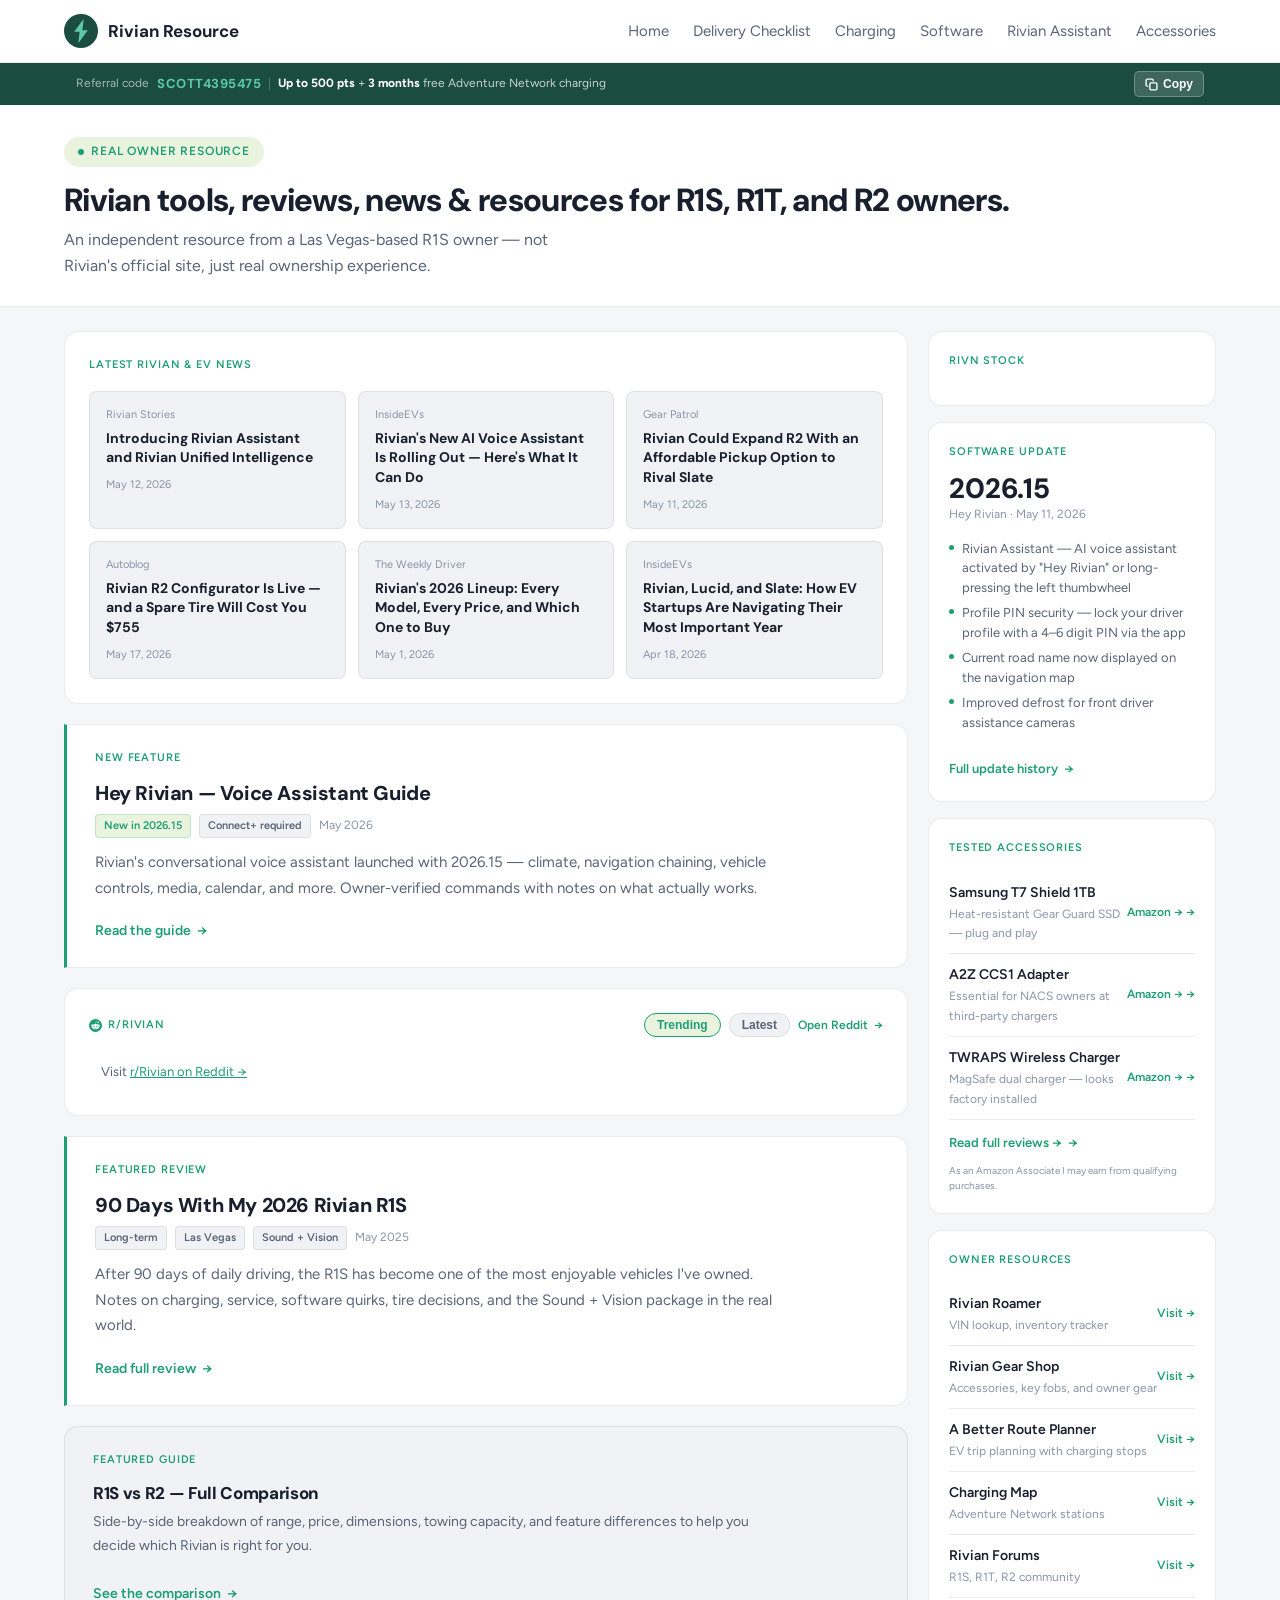
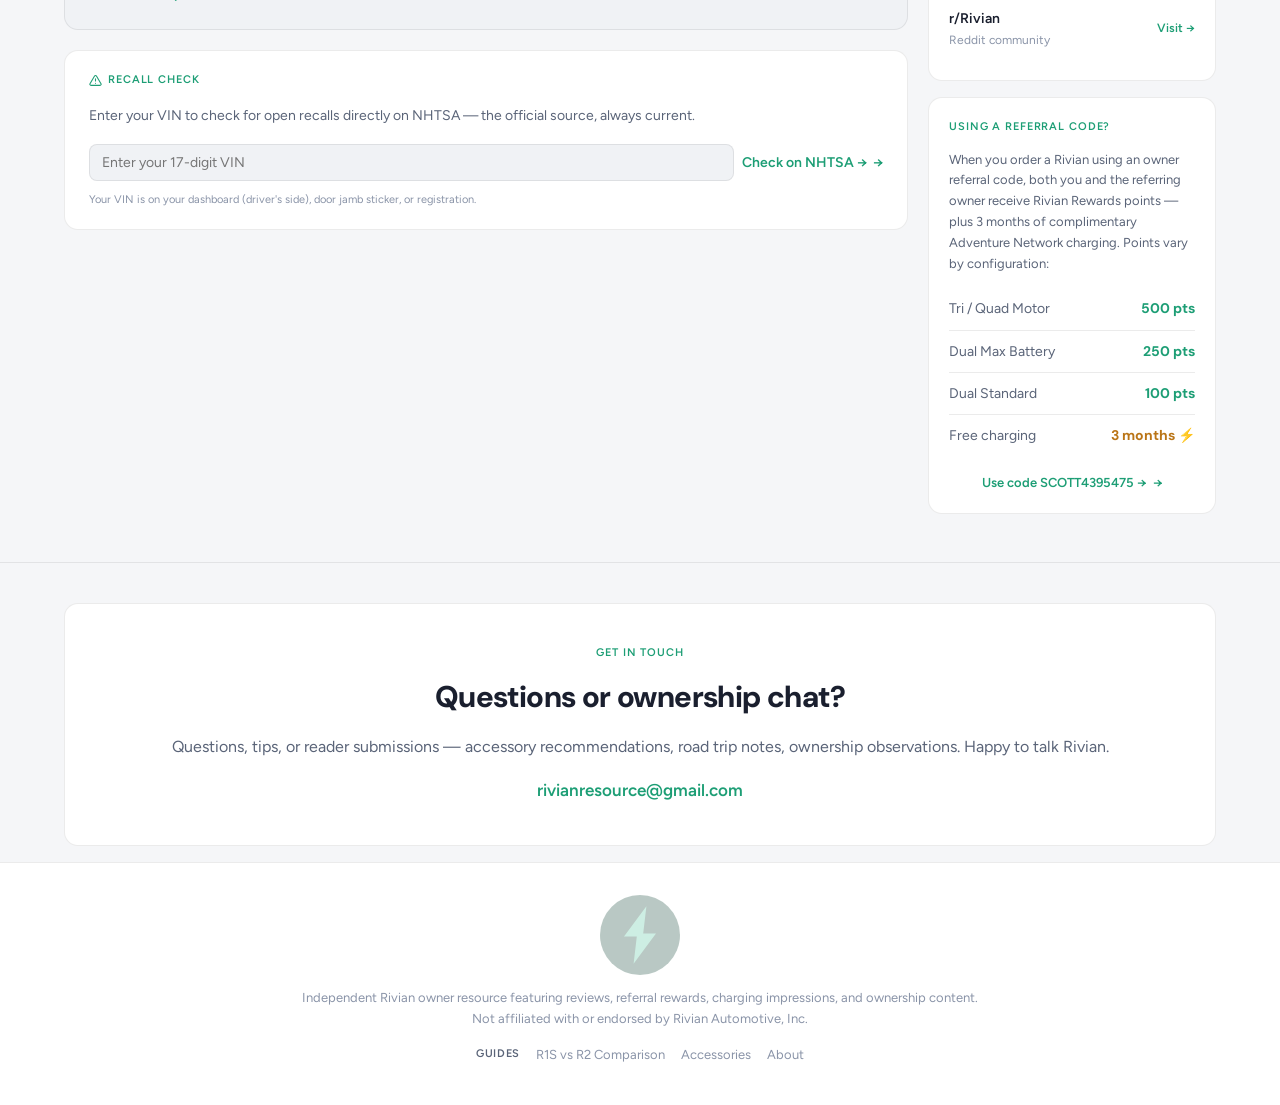
==== index.html @ c756337f "Update index.html" ====
<!DOCTYPE html>
<html lang="en">
<head>

  <meta charset="UTF-8" />
  <meta name="viewport" content="width=device-width, initial-scale=1.0"/>

  <title>Rivian R1S Owner Resource — Reviews, Tools &amp; Ownership Guides</title>

  <meta
    name="description"
    content="Real-world Rivian R1S ownership reviews, delivery checklist, charging calculator, accessory guides, and ownership resources from a Las Vegas-based owner."
  />
  <link rel="canonical" href="https://www.rivianresource.com/" />
  <meta property="og:title" content="Rivian R1S Owner Resource — Reviews, Tools &amp; Ownership Guides"/>
  <meta property="og:description" content="Real-world Rivian R1S ownership reviews, delivery checklist, charging calculator, accessory guides, and ownership resources from a Las Vegas-based owner."/>
  <meta property="og:image" content="https://www.rivianresource.com/r1s.jpg" />
  <meta property="og:url" content="https://www.rivianresource.com/" />
  <meta property="og:type" content="website" />

  <!-- Google tag (gtag.js) -->
  <script async src="https://www.googletagmanager.com/gtag/js?id=G-SB8DBC8NBQ"></script>
  <script>
    window.dataLayer = window.dataLayer || [];
    function gtag() { dataLayer.push(arguments); }
    gtag('js', new Date());
    gtag('config', 'G-SB8DBC8NBQ');
  </script>

  <link rel="icon" type="image/svg+xml" href="/images/logo.svg">
  <link rel="preconnect" href="https://fonts.googleapis.com">
  <link rel="preconnect" href="https://fonts.gstatic.com" crossorigin>
  <link href="https://fonts.googleapis.com/css2?family=DM+Sans:wght@600;700;800&family=Figtree:wght@400;500;600&display=swap" rel="stylesheet">
  <link rel="stylesheet" href="/shared.css">

  <!-- Cloudflare Web Analytics -->
  <script defer src="https://static.cloudflareinsights.com/beacon.min.js" data-cf-beacon='{"token": "aabd2c264abb41589ccfd2223c79ae42"}'></script>

  <style>

    /* ─── HERO ─── */
    .hero-section {
      background: var(--bg-card);
      border-bottom: 1px solid var(--border);
      padding: 32px 0 28px;
    }

    .hero-eyebrow {
      display: inline-flex;
      align-items: center;
      gap: 7px;
      background: var(--green-pale);
      color: var(--green);
      font-size: 12px;
      font-weight: 600;
      letter-spacing: 0.07em;
      text-transform: uppercase;
      padding: 5px 14px;
      border-radius: 999px;
      margin-bottom: 14px;
    }

    .hero-eyebrow::before {
      content: '';
      width: 6px;
      height: 6px;
      border-radius: 50%;
      background: var(--green);
      display: inline-block;
    }

    .hero-title {
      font-family: 'DM Sans', sans-serif;
      font-size: clamp(22px, 3vw, 32px);
      font-weight: 800;
      color: var(--text);
      line-height: 1.2;
      margin-bottom: 8px;
      letter-spacing: -0.02em;
    }

    .hero-sub {
      color: var(--text-muted);
      font-size: 16px;
      max-width: 540px;
      line-height: 1.6;
    }

    /* ─── MAIN LAYOUT ─── */
    .main-layout { padding: 24px 0 48px; }

    .main-grid {
      display: grid;
      grid-template-columns: 1fr 288px;
      gap: 20px;
      align-items: start;
    }

    .left-col { min-width: 0; }
    .right-col { min-width: 0; }

    @media (max-width: 860px) {
      .main-grid { grid-template-columns: 1fr; }
    }

    .left-col { display: flex; flex-direction: column; gap: 20px; }
    .right-col { display: flex; flex-direction: column; gap: 16px; }

    /* ─── NEWS ─── */
    .news-header {
      display: flex;
      align-items: center;
      justify-content: space-between;
      margin-bottom: 16px;
    }

    .news-header .section-label { margin-bottom: 0; }

    .news-grid {
      display: grid;
      grid-template-columns: repeat(3, 1fr);
      gap: 12px;
    }

    @media (max-width: 700px) { .news-grid { grid-template-columns: 1fr 1fr; } }
    @media (max-width: 480px) { .news-grid { grid-template-columns: 1fr; } }

    .news-card {
      background: var(--bg-secondary);
      border: 1px solid var(--border);
      border-radius: var(--radius-sm);
      padding: 14px 16px;
      text-decoration: none;
      display: block;
      transition: border-color 0.2s ease, transform 0.2s ease;
    }

    .news-card:hover { border-color: var(--border-hover); transform: translateY(-2px); }
    .news-card-source { font-size: 11px; color: var(--text-dim); margin-bottom: 5px; }

    .news-card-title {
      font-family: 'DM Sans', sans-serif;
      font-size: 14px;
      font-weight: 700;
      color: var(--text);
      line-height: 1.4;
      margin-bottom: 8px;
    }

    .news-card-date { font-size: 11px; color: var(--text-dim); }

    /* ─── REDDIT FEED ─── */
    .reddit-feed { display: flex; flex-direction: column; gap: 2px; }

    .reddit-row {
      display: flex;
      align-items: center;
      gap: 12px;
      padding: 10px 12px;
      border-radius: var(--radius-sm);
      text-decoration: none;
      transition: background 0.15s ease;
    }

    .reddit-row:hover { background: var(--bg-secondary); }

    .reddit-votes {
      display: flex;
      flex-direction: column;
      align-items: center;
      gap: 1px;
      min-width: 36px;
      flex-shrink: 0;
    }

    .reddit-votes-num {
      font-family: 'DM Sans', sans-serif;
      font-size: 12px;
      font-weight: 700;
      color: var(--green);
      line-height: 1;
    }

    .reddit-votes-label { font-size: 9px; color: var(--text-dim); text-transform: uppercase; letter-spacing: 0.05em; }

    .reddit-divider { width: 1px; height: 32px; background: var(--border); flex-shrink: 0; }

    .reddit-content { flex: 1; min-width: 0; }

    .reddit-title {
      font-size: 13px;
      font-weight: 600;
      color: var(--text);
      line-height: 1.4;
      margin-bottom: 3px;
      white-space: nowrap;
      overflow: hidden;
      text-overflow: ellipsis;
    }

    .reddit-meta { font-size: 11px; color: var(--text-dim); display: flex; align-items: center; gap: 8px; }

    .reddit-flair {
      background: var(--green-pale);
      color: var(--green);
      border-radius: 3px;
      padding: 1px 6px;
      font-size: 10px;
      font-weight: 600;
    }

    .reddit-comments { display: flex; align-items: center; gap: 3px; }

    @keyframes shimmer { 0% { background-position: -400px 0; } 100% { background-position: 400px 0; } }
    .skeleton { background: linear-gradient(90deg, var(--bg-secondary) 25%, var(--border) 50%, var(--bg-secondary) 75%); background-size: 400px 100%; animation: shimmer 1.4s infinite; }
    .skeleton-row { padding: 10px 12px; }

    .reddit-tab {
      background: var(--bg-secondary);
      border: 1px solid var(--border);
      border-radius: 999px;
      padding: 4px 12px;
      font-size: 12px;
      font-weight: 600;
      color: var(--text-muted);
      cursor: pointer;
      transition: all 0.15s;
    }
    .reddit-tab.active {
      background: var(--green-pale);
      border-color: var(--green);
      color: var(--green);
    }

    /* ─── REVIEW / GUIDE CARDS ─── */
    .review-card {
      background: var(--bg-card);
      border: 1px solid var(--border);
      border-left: 3px solid var(--green);
      border-radius: 0 var(--radius) var(--radius) 0;
      padding: 24px 28px;
    }

    .review-title {
      font-family: 'DM Sans', sans-serif;
      font-size: 20px;
      font-weight: 800;
      color: var(--text);
      margin-bottom: 8px;
      line-height: 1.25;
      letter-spacing: -0.02em;
    }

    .review-meta {
      display: flex;
      align-items: center;
      gap: 8px;
      flex-wrap: wrap;
      margin-bottom: 12px;
    }

    .review-excerpt {
      font-size: 15px;
      color: var(--text-muted);
      line-height: 1.7;
      margin-bottom: 16px;
      max-width: 680px;
    }

    .guide-card {
      background: var(--bg-secondary);
      border: 1px solid var(--border);
      border-radius: var(--radius);
      padding: 24px 28px;
      display: flex;
      align-items: center;
      justify-content: space-between;
      gap: 24px;
      flex-wrap: wrap;
    }
    .guide-card .review-title {
      font-size: 17px;
      margin-bottom: 6px;
    }
    .guide-card .review-excerpt {
      font-size: 14px;
      margin-bottom: 0;
    }
    .guide-card .link-btn {
      flex-shrink: 0;
      white-space: nowrap;
    }

    /* ─── MOBILE JUMP NAV ─── */
    .mobile-jump-nav {
      display: none;
      overflow-x: auto;
      -webkit-overflow-scrolling: touch;
      gap: 8px;
      padding: 12px 16px;
      border-bottom: 1px solid var(--border);
      background: var(--bg-card);
      scrollbar-width: none;
    }
    .mobile-jump-nav::-webkit-scrollbar { display: none; }
    .mobile-jump-pill {
      display: inline-block;
      flex-shrink: 0;
      background: var(--bg-secondary);
      border: 1px solid var(--border);
      border-radius: 999px;
      padding: 5px 14px;
      font-size: 12px;
      font-weight: 600;
      color: var(--text-muted);
      text-decoration: none;
      white-space: nowrap;
    }
    .mobile-jump-pill:hover { border-color: var(--green); color: var(--green); }
    @media (max-width: 860px) {
      .mobile-jump-nav { display: flex; }
    }

    /* ─── RECALLS CARD ─── */
    .recalls-card { padding: 20px 24px; }

    .vin-input {
      flex: 1;
      min-width: 200px;
      padding: 9px 12px;
      border: 1px solid var(--border);
      border-radius: var(--radius-sm);
      font-family: 'Figtree', sans-serif;
      font-size: 14px;
      color: var(--text);
      background: var(--bg-secondary);
      outline: none;
      transition: border-color 0.2s ease;
    }
    .vin-input:focus { border-color: var(--green); }

    /* ─── STOCK CARD ─── */
    .stock-card { padding: 20px; }

    /* ─── REWARDS SIDEBAR ─── */
    .rewards-card { padding: 20px; }

    .rewards-row {
      display: flex;
      justify-content: space-between;
      align-items: center;
      padding: 9px 0;
      border-bottom: 1px solid var(--border);
    }

    .rewards-row:last-of-type { border-bottom: none; }
    .rewards-row-label { font-size: 14px; color: var(--text-muted); }

    .rewards-row-val {
      font-family: 'DM Sans', sans-serif;
      font-size: 14px;
      font-weight: 700;
      color: var(--green);
    }

    .rewards-row-val.gold { color: var(--gold); }

    .cta-btn {
      display: flex;
      align-items: center;
      justify-content: center;
      gap: 8px;
      width: 100%;
      margin-top: 16px;
      background: var(--green);
      color: #fff;
      border: none;
      padding: 11px 0;
      border-radius: var(--radius-sm);
      font-family: 'Figtree', sans-serif;
      font-size: 14px;
      font-weight: 600;
      cursor: pointer;
      text-decoration: none;
      transition: background 0.2s ease, transform 0.2s ease;
    }

    .cta-btn:hover { background: #18b882; transform: translateY(-1px); }

    /* ─── SOFTWARE TRACKER (sidebar) ─── */
    .sw-version {
      font-family: 'DM Sans', sans-serif;
      font-size: 28px;
      font-weight: 800;
      color: var(--text);
      line-height: 1;
      margin-bottom: 2px;
    }

    .sw-date { font-size: 12px; color: var(--text-dim); margin-bottom: 14px; }

    .sw-highlights { display: flex; flex-direction: column; gap: 6px; margin-bottom: 14px; }

    .sw-highlight {
      display: flex;
      align-items: flex-start;
      gap: 8px;
      font-size: 13px;
      color: var(--text-muted);
      line-height: 1.5;
    }

    .sw-highlight::before {
      content: '';
      width: 5px;
      height: 5px;
      border-radius: 50%;
      background: var(--green);
      flex-shrink: 0;
      margin-top: 6px;
    }

    /* ─── RESOURCES CARD ─── */
    .resources-card { padding: 20px; }

    /* ─── CONTACT ─── */
    .contact-section { padding: 0 0 16px; }

    .contact-card {
      background: var(--bg-card);
      border: 1px solid var(--border);
      border-radius: var(--radius);
      padding: 40px;
      text-align: center;
    }

    .contact-card p { color: var(--text-muted); font-size: 16px; margin-bottom: 16px; }

    .contact-link {
      color: var(--green);
      text-decoration: none;
      font-size: 17px;
      font-weight: 600;
    }

    .contact-link:hover { text-decoration: underline; }

    .divider { border: none; border-top: 1px solid var(--border); margin: 0; }

    .mobile-sidebar-cards {
      display: none;
      flex-direction: column;
      gap: 16px;
    }
    @media (max-width: 860px) {
      .mobile-sidebar-cards { display: flex; }
    }

  </style>

</head>
<body>

  <!-- ─── NAV ─── -->
  <div id="site-nav"></div>

  <!-- ─── REFERRAL STRIP ─── -->
  <div class="referral-strip">
    <div class="strip-inner" style="justify-content:center;max-width:1160px;margin:0 auto;">
      <span class="strip-label">Referral code</span>
      <span class="strip-code" onclick="stripCopyCode()" style="cursor:pointer;">SCOTT4395475</span>
      <span class="strip-divider"></span>
      <span class="strip-perks"><strong>Up to 500 pts</strong> + <strong>3 months</strong> free Adventure Network charging</span>
      <button class="strip-btn" onclick="stripCopyCode()">
        <svg width="13" height="13" viewBox="0 0 24 24" fill="none" stroke="currentColor" stroke-width="2.5" stroke-linecap="round" stroke-linejoin="round"><rect x="9" y="9" width="13" height="13" rx="2"/><path d="M5 15H4a2 2 0 0 1-2-2V4a2 2 0 0 1 2-2h9a2 2 0 0 1 2 2v1"/></svg>
        Copy
      </button>
      <span class="strip-copied" id="stripCopied">✓ Copied!</span>
    </div>
  </div>

  <!-- ─── HERO ─── -->
  <div class="hero-section">
    <div class="container">
      <div class="hero-eyebrow">Real owner resource</div>
      <h1 class="hero-title">Rivian tools, reviews, news & resources for R1S, R1T, and R2 owners.</h1>
      <p class="hero-sub">An independent resource from a Las Vegas-based R1S owner — not Rivian's official site, just real ownership experience.</p>
    </div>
  </div>

  <!-- ─── MOBILE JUMP NAV ─── -->
  <div class="mobile-jump-nav" id="mobileJumpNav">
    <a href="#section-news" class="mobile-jump-pill">News</a>
    <a href="#section-assistant" class="mobile-jump-pill">Hey Rivian</a>
    <a href="#section-reddit" class="mobile-jump-pill">Reddit</a>
    <a href="#section-review" class="mobile-jump-pill">Review</a>
    <a href="#section-recalls" class="mobile-jump-pill">Recalls</a>
    <a href="#section-accessories" class="mobile-jump-pill">Accessories</a>
    <a href="#section-resources" class="mobile-jump-pill">Resources</a>
  </div>

  <!-- ─── MAIN ─── -->
  <div class="main-layout">
    <div class="container">
      <div class="main-grid">

        <!-- LEFT COLUMN -->
        <div class="left-col">

          <!-- NEWS — 6 cards, 3 columns -->
          <div class="card" id="section-news">
            <div class="news-header">
              <div class="section-label">Latest Rivian &amp; EV news</div>
            </div>
            <div class="news-grid" id="newsTeaserFeed">
              <div class="news-card"><div class="news-card-source">Loading…</div><div class="news-card-title" style="color:var(--text-dim);">Fetching headlines</div></div>
              <div class="news-card"><div class="news-card-source">Loading…</div><div class="news-card-title" style="color:var(--text-dim);">Fetching headlines</div></div>
              <div class="news-card"><div class="news-card-source">Loading…</div><div class="news-card-title" style="color:var(--text-dim);">Fetching headlines</div></div>
              <div class="news-card"><div class="news-card-source">Loading…</div><div class="news-card-title" style="color:var(--text-dim);">Fetching headlines</div></div>
              <div class="news-card"><div class="news-card-source">Loading…</div><div class="news-card-title" style="color:var(--text-dim);">Fetching headlines</div></div>
              <div class="news-card"><div class="news-card-source">Loading…</div><div class="news-card-title" style="color:var(--text-dim);">Fetching headlines</div></div>
            </div>
          </div>

          <!-- RIVIAN ASSISTANT CALLOUT -->
          <div class="review-card" id="section-assistant">
            <div class="section-label">New feature</div>
            <h2 class="review-title">Hey Rivian — Voice Assistant Guide</h2>
            <div class="review-meta">
              <span class="tag green">New in 2026.15</span>
              <span class="tag">Connect+ required</span>
              <span style="font-size:12px; color:var(--text-dim);">May 2026</span>
            </div>
            <p class="review-excerpt">Rivian's conversational voice assistant launched with 2026.15 — climate, navigation chaining, vehicle controls, media, calendar, and more. Owner-verified commands with notes on what actually works.</p>
            <a href="/assistant/" class="link-btn">Read the guide</a>
          </div>

          <!-- REDDIT FEED — tabbed -->
          <div class="card" id="section-reddit">
            <div class="news-header">
              <div class="section-label">
                <svg width="13" height="13" viewBox="0 0 24 24" fill="var(--green)" xmlns="http://www.w3.org/2000/svg"><path d="M12 0A12 12 0 0 0 0 12a12 12 0 0 0 12 12 12 12 0 0 0 12-12A12 12 0 0 0 12 0zm5.01 4.744c.688 0 1.25.561 1.25 1.249a1.25 1.25 0 0 1-2.498.056l-2.597-.547-.8 3.747c1.824.07 3.48.632 4.674 1.488.308-.309.73-.491 1.207-.491.968 0 1.754.786 1.754 1.754 0 .716-.435 1.333-1.01 1.614a3.111 3.111 0 0 1 .042.52c0 2.694-3.13 4.87-7.004 4.87-3.874 0-7.004-2.176-7.004-4.87 0-.183.015-.366.043-.534A1.748 1.748 0 0 1 4.028 12c0-.968.786-1.754 1.754-1.754.463 0 .898.196 1.207.49 1.207-.883 2.878-1.43 4.744-1.487l.885-4.182a.342.342 0 0 1 .14-.197.35.35 0 0 1 .238-.042l2.906.617a1.214 1.214 0 0 1 1.108-.701zM9.25 12C8.561 12 8 12.562 8 13.25c0 .687.561 1.248 1.25 1.248.687 0 1.248-.561 1.248-1.249 0-.688-.561-1.249-1.249-1.249zm5.5 0c-.687 0-1.248.561-1.248 1.25 0 .687.561 1.248 1.249 1.248.688 0 1.249-.561 1.249-1.249 0-.687-.562-1.249-1.25-1.249zm-5.466 3.99a.327.327 0 0 0-.231.094.33.33 0 0 0 0 .463c.842.842 2.484.913 2.961.913.477 0 2.105-.056 2.961-.913a.361.361 0 0 0 .029-.463.33.33 0 0 0-.464 0c-.547.533-1.684.73-2.512.73-.828 0-1.979-.196-2.512-.73a.326.326 0 0 0-.232-.095z"/></svg>
                r/Rivian
              </div>
              <div style="display:flex; align-items:center; gap:8px;">
                <button class="reddit-tab active" id="tabTrending" onclick="switchRedditTab('trending')">Trending</button>
                <button class="reddit-tab" id="tabLatest" onclick="switchRedditTab('latest')">Latest</button>
                <a href="https://www.reddit.com/r/Rivian/" target="_blank" rel="noopener noreferrer" class="link-btn" style="font-size:12px;">Open Reddit</a>
              </div>
            </div>
            <div class="reddit-feed" id="redditFeed">
              <div class="reddit-row skeleton-row"><div class="skeleton" style="height:14px; width:70%; border-radius:4px;"></div></div>
              <div class="reddit-row skeleton-row"><div class="skeleton" style="height:14px; width:55%; border-radius:4px;"></div></div>
              <div class="reddit-row skeleton-row"><div class="skeleton" style="height:14px; width:65%; border-radius:4px;"></div></div>
              <div class="reddit-row skeleton-row"><div class="skeleton" style="height:14px; width:60%; border-radius:4px;"></div></div>
              <div class="reddit-row skeleton-row"><div class="skeleton" style="height:14px; width:75%; border-radius:4px;"></div></div>
            </div>
          </div>

          <div class="review-card" id="section-review">
            <div class="section-label">Featured review</div>
            <h2 class="review-title">90 Days With My 2026 Rivian R1S</h2>
            <div class="review-meta">
              <span class="tag">Long-term</span>
              <span class="tag">Las Vegas</span>
              <span class="tag">Sound + Vision</span>
              <span style="font-size:12px; color:var(--text-dim);">May 2025</span>
            </div>
            <p class="review-excerpt">After 90 days of daily driving, the R1S has become one of the most enjoyable vehicles I've owned. Notes on charging, service, software quirks, tire decisions, and the Sound + Vision package in the real world.</p>
            <a href="/reviews/2026-rivian-r1s-90-day-review/" class="link-btn">Read full review</a>
          </div>

          <div class="guide-card">
            <div>
              <div class="section-label">Featured guide</div>
              <h2 class="review-title">R1S vs R2 — Full Comparison</h2>
              <p class="review-excerpt">Side-by-side breakdown of range, price, dimensions, towing capacity, and feature differences to help you decide which Rivian is right for you.</p>
            </div>
            <a href="/compare/" class="link-btn">See the comparison</a>
          </div>

          <!-- RECALL VIN LOOKUP -->
          <div class="card recalls-card" id="section-recalls">
            <div class="news-header">
              <div class="section-label">
                <svg width="13" height="13" viewBox="0 0 24 24" fill="none" stroke="var(--green)" stroke-width="2" stroke-linecap="round" stroke-linejoin="round"><path d="M10.29 3.86L1.82 18a2 2 0 0 0 1.71 3h16.94a2 2 0 0 0 1.71-3L13.71 3.86a2 2 0 0 0-3.42 0z"/><line x1="12" y1="9" x2="12" y2="13"/><line x1="12" y1="17" x2="12.01" y2="17"/></svg>
                Recall Check
              </div>
            </div>
            <p style="font-size:14px; color:var(--text-muted); line-height:1.6; margin-bottom:16px;">Enter your VIN to check for open recalls directly on NHTSA — the official source, always current.</p>
            <div style="display:flex; gap:8px; flex-wrap:wrap;">
              <input
                id="vinInput"
                type="text"
                placeholder="Enter your 17-digit VIN"
                maxlength="17"
                class="vin-input"
              />
              <a id="vinBtn" href="https://www.nhtsa.gov/vehicle/vin-lookup" target="_blank" rel="noopener noreferrer" class="link-btn" style="white-space:nowrap;">Check on NHTSA →</a>
            </div>
            <p style="font-size:11px; color:var(--text-dim); margin-top:10px;">Your VIN is on your dashboard (driver's side), door jamb sticker, or registration.</p>
          </div>

          <!-- MOBILE-ONLY SIDEBAR CARDS -->
          <div class="mobile-sidebar-cards">

            <div class="card" style="padding:20px;">
              <div class="section-label">Latest software</div>
              <div class="sw-version" id="swVersionMobile"> </div>
              <div class="sw-date" id="swDateMobile"> </div>
              <div class="sw-highlights" id="swHighlightsMobile"></div>
              <a href="/software/" class="link-btn" style="margin-top:12px;font-size:13px;">Full update history</a>
            </div>

            <div class="card" style="padding:20px;">
              <div class="section-label">Tested accessories</div>
              <div class="resource-row">
                <div>
                  <div class="resource-name">Samsung T7 Shield 1TB</div>
                  <div class="resource-desc">Heat-resistant Gear Guard SSD — plug and play</div>
                </div>
                <a href="https://amzn.to/4ttCWun" target="_blank" rel="noopener noreferrer" class="resource-link">Amazon →</a>
              </div>
              <div class="resource-row">
                <div>
                  <div class="resource-name">A2Z CCS1 Adapter</div>
                  <div class="resource-desc">Essential for NACS owners at third-party chargers</div>
                </div>
                <a href="https://amzn.to/4eBEaQw" target="_blank" rel="noopener noreferrer" class="resource-link">Amazon →</a>
              </div>
              <div class="resource-row">
                <div>
                  <div class="resource-name">TWRAPS Wireless Charger</div>
                  <div class="resource-desc">MagSafe dual charger — looks factory installed</div>
                </div>
                <a href="https://amzn.to/3P3wwE5" target="_blank" rel="noopener noreferrer" class="resource-link">Amazon →</a>
              </div>
              <a href="/accessories/" class="link-btn" style="margin-top:12px;font-size:13px;">Read full reviews →</a>
              <p style="font-size:10px; color:var(--text-dim); margin-top:8px; line-height:1.5;">As an Amazon Associate I may earn from qualifying purchases.</p>
            </div>

            <div class="card" style="padding:20px;">
              <div class="section-label">Using a referral code?</div>
              <p style="font-size:13px; color:var(--text-muted); line-height:1.6; margin-bottom:14px;">Order a Rivian with an owner referral code to receive Rewards points and 3 months of complimentary Adventure Network charging.</p>
              <div class="rewards-row"><span class="rewards-row-label">Tri / Quad Motor</span><span class="rewards-row-val">500 pts</span></div>
              <div class="rewards-row"><span class="rewards-row-label">Dual Max Battery</span><span class="rewards-row-val">250 pts</span></div>
              <div class="rewards-row"><span class="rewards-row-label">Dual Standard</span><span class="rewards-row-val">100 pts</span></div>
              <div class="rewards-row"><span class="rewards-row-label">Free charging</span><span class="rewards-row-val gold">3 months ⚡</span></div>
              <a href="/rivian-referral-code/" class="link-btn" style="margin-top:16px; font-size:13px; display:flex; justify-content:center;">Use code SCOTT4395475 →</a>
            </div>

          </div>

        </div>

        <!-- RIGHT COLUMN -->
        <div class="right-col">

          <!-- RIVN STOCK — TradingView widget -->
          <div class="card stock-card">
            <div class="section-label">RIVN stock</div>
            <div class="tradingview-widget-container">
              <div class="tradingview-widget-container__widget"></div>
              <script type="text/javascript" src="https://s3.tradingview.com/external-embedding/embed-widget-symbol-info.js" async>
              {
                "symbol": "NASDAQ:RIVN",
                "width": "100%",
                "locale": "en",
                "colorTheme": "light",
                "isTransparent": true
              }
              </script>
            </div>
          </div>

          <!-- SOFTWARE TRACKER -->
          <div class="card" style="padding:20px;">
            <div class="section-label">Software update</div>
            <div class="sw-version" id="swVersion"> </div>
            <div class="sw-date" id="swDate"> </div>
            <div class="sw-highlights" id="swHighlights"></div>
            <a href="/software/" class="link-btn" style="margin-top:12px;font-size:13px;">Full update history</a>
          </div>

          <!-- ACCESSORIES -->
          <div class="card" id="section-accessories" style="padding:20px;">
            <div class="section-label">Tested accessories</div>
            <div class="resource-row">
              <div>
                <div class="resource-name">Samsung T7 Shield 1TB</div>
                <div class="resource-desc">Heat-resistant Gear Guard SSD — plug and play</div>
              </div>
              <a href="https://amzn.to/4ttCWun" target="_blank" rel="noopener noreferrer" class="resource-link">Amazon →</a>
            </div>
            <div class="resource-row">
              <div>
                <div class="resource-name">A2Z CCS1 Adapter</div>
                <div class="resource-desc">Essential for NACS owners at third-party chargers</div>
              </div>
              <a href="https://amzn.to/4eBEaQw" target="_blank" rel="noopener noreferrer" class="resource-link">Amazon →</a>
            </div>
            <div class="resource-row">
              <div>
                <div class="resource-name">TWRAPS Wireless Charger</div>
                <div class="resource-desc">MagSafe dual charger — looks factory installed</div>
              </div>
              <a href="https://amzn.to/3P3wwE5" target="_blank" rel="noopener noreferrer" class="resource-link">Amazon →</a>
            </div>
            <a href="/accessories/" class="link-btn" style="margin-top:12px;font-size:13px;">Read full reviews →</a>
            <p style="font-size:10px; color:var(--text-dim); margin-top:8px; line-height:1.5;">As an Amazon Associate I may earn from qualifying purchases.</p>
          </div>

          <!-- OWNER RESOURCES -->
          <div class="card resources-card" id="section-resources">
            <div class="section-label">Owner resources</div>
            <div class="resource-row">
              <div><div class="resource-name">Rivian Roamer</div><div class="resource-desc">VIN lookup, inventory tracker</div></div>
              <a href="https://rivianroamer.com" target="_blank" rel="noopener noreferrer" class="resource-link">Visit</a>
            </div>
            <div class="resource-row">
              <div><div class="resource-name">Rivian Gear Shop</div><div class="resource-desc">Accessories, key fobs, and owner gear</div></div>
              <a href="https://rivian.com/gear-shop" target="_blank" rel="noopener noreferrer" class="resource-link">Visit</a>
            </div>
            <div class="resource-row">
              <div><div class="resource-name">A Better Route Planner</div><div class="resource-desc">EV trip planning with charging stops</div></div>
              <a href="https://abetterrouteplanner.com" target="_blank" rel="noopener noreferrer" class="resource-link">Visit</a>
            </div>
            <div class="resource-row">
              <div><div class="resource-name">Charging Map</div><div class="resource-desc">Adventure Network stations</div></div>
              <a href="https://rivian.com/experience/charging#map" target="_blank" rel="noopener noreferrer" class="resource-link">Visit</a>
            </div>
            <div class="resource-row">
              <div><div class="resource-name">Rivian Forums</div><div class="resource-desc">R1S, R1T, R2 community</div></div>
              <a href="https://www.rivianforums.com/forum/" target="_blank" rel="noopener noreferrer" class="resource-link">Visit</a>
            </div>
            <div class="resource-row">
              <div><div class="resource-name">r/Rivian</div><div class="resource-desc">Reddit community</div></div>
              <a href="https://www.reddit.com/r/Rivian/" target="_blank" rel="noopener noreferrer" class="resource-link">Visit</a>
            </div>
          </div>

          <!-- REFERRAL REWARDS -->
          <div class="card rewards-card">
            <div class="section-label">Using a referral code?</div>
            <p style="font-size:13px; color:var(--text-muted); line-height:1.6; margin-bottom:14px;">When you order a Rivian using an owner referral code, both you and the referring owner receive Rivian Rewards points — plus 3 months of complimentary Adventure Network charging. Points vary by configuration:</p>
            <div class="rewards-row"><span class="rewards-row-label">Tri / Quad Motor</span><span class="rewards-row-val">500 pts</span></div>
            <div class="rewards-row"><span class="rewards-row-label">Dual Max Battery</span><span class="rewards-row-val">250 pts</span></div>
            <div class="rewards-row"><span class="rewards-row-label">Dual Standard</span><span class="rewards-row-val">100 pts</span></div>
            <div class="rewards-row"><span class="rewards-row-label">Free charging</span><span class="rewards-row-val gold">3 months ⚡</span></div>
            <a href="/rivian-referral-code/" class="link-btn" style="margin-top:16px; font-size:13px; display:flex; justify-content:center;">Use code SCOTT4395475 →</a>
          </div>

        </div>
      </div>
    </div>
  </div>

  <hr class="divider">

  <!-- ─── CONTACT ─── -->
  <div class="container contact-section" style="padding-top:40px;">
    <div class="contact-card">
      <div class="section-label" style="justify-content:center; margin-bottom:10px;">Get in touch</div>
      <h2 style="font-family:'DM Sans',sans-serif; font-size:clamp(22px,3vw,30px); font-weight:800; color:var(--text); margin-bottom:12px; letter-spacing:-0.02em;">Questions or ownership chat?</h2>
      <p>Questions, tips, or reader submissions — accessory recommendations, road trip notes, ownership observations. Happy to talk Rivian.</p>
      <a class="contact-link" href="mailto:rivianresource@gmail.com">rivianresource@gmail.com</a>
    </div>
  </div>

  <!-- ─── FOOTER ─── -->
  <footer>
    <div style="max-width:1160px; margin:0 auto; padding:0 20px;">
      <img src="/images/logo.svg" alt="Rivian Resource">
      Independent Rivian owner resource featuring reviews, referral rewards, charging impressions, and ownership content.<br>
      Not affiliated with or endorsed by Rivian Automotive, Inc.
      <div class="footer-guides">
        <span class="footer-guides-label">Guides</span>
        <a href="/compare/">R1S vs R2 Comparison</a>
        <a href="/accessories/">Accessories</a>
        <a href="/about/">About</a>
      </div>
    </div>
  </footer>

  <!-- ─── SCRIPTS ─── -->
  <script src="/nav-init.js"></script>

  <script>

    /* ── Shared vote formatter ── */
    function fmtVotes(n) {
      if (n >= 1000) return (n / 1000).toFixed(1) + 'k';
      return n.toString();
    }

    /* ── News Teaser — 6 articles, 3-col grid ── */
    async function loadNewsTeaser() {
      const container = document.getElementById('newsTeaserFeed');

      const FALLBACK_ARTICLES = [
        {
          source: 'Rivian Stories',
          title: 'Introducing Rivian Assistant and Rivian Unified Intelligence',
          date: 'May 12, 2026',
          url: 'https://stories.rivian.com/'
        },
        {
          source: 'InsideEVs',
          title: 'Rivian\'s New AI Voice Assistant Is Rolling Out — Here\'s What It Can Do',
          date: 'May 13, 2026',
          url: 'https://insideevs.com/news/795539/rivian-assistant-launch-r1-r2-2026/'
        },
        {
          source: 'Gear Patrol',
          title: 'Rivian Could Expand R2 With an Affordable Pickup Option to Rival Slate',
          date: 'May 11, 2026',
          url: 'https://www.gearpatrol.com/cars/rivian-could-expand-r2-with-affordable-pickup-option/'
        },
        {
          source: 'Autoblog',
          title: 'Rivian R2 Configurator Is Live — and a Spare Tire Will Cost You $755',
          date: 'May 17, 2026',
          url: 'https://www.autoblog.com/news/rivians-adventure-ev-charges-755-for-a-spare-tire'
        },
        {
          source: 'The Weekly Driver',
          title: 'Rivian\'s 2026 Lineup: Every Model, Every Price, and Which One to Buy',
          date: 'May 1, 2026',
          url: 'https://theweeklydriver.com/2026/04/rivian-2026-lineup-guide/'
        },
        {
          source: 'InsideEVs',
          title: 'Rivian, Lucid, and Slate: How EV Startups Are Navigating Their Most Important Year',
          date: 'Apr 18, 2026',
          url: 'https://insideevs.com/features/793324/rivian-slate-lucid-update-2026/'
        }
      ];

      function renderArticles(articles) {
        container.innerHTML = articles.map(a => `
          <a href="${a.url}" target="_blank" rel="noopener noreferrer" class="news-card">
            <div class="news-card-source">${a.source}</div>
            <div class="news-card-title">${a.title}</div>
            <div class="news-card-date">${a.date}</div>
          </a>
        `).join('');
      }

      function cleanTitle(title) { return title.replace(/\s-\s[^-]+$/, ''); }
      function getSource(title) { const p = title.split(' - '); return p.length > 1 ? p[p.length - 1] : ''; }
      function formatDate(d) { return new Date(d).toLocaleDateString('en-US', { month: 'short', day: 'numeric', year: 'numeric' }); }

      try {
        const res = await fetch('https://newsrivianresourcecom.scott-b9a.workers.dev/');
        if (!res.ok) throw new Error('Worker failed');
        const data = await res.json();
        if (!data.items?.length) throw new Error('No items');

        renderArticles(data.items.slice(0, 6).map(a => ({
          source: a.source,
          title: a.title,
          date: formatDate(a.pubDate),
          url: a.link
        })));

      } catch(e) {
        renderArticles(FALLBACK_ARTICLES);
      }
    }

    /* ── r/Rivian Reddit Feed — tabbed ── */
    let redditCache = { trending: null, latest: null };
    let activeRedditTab = 'trending';

    function renderRedditPosts(posts) {
      const container = document.getElementById('redditFeed');
      container.innerHTML = posts.map(p => `
        <a href="https://www.reddit.com${p.permalink}" target="_blank" rel="noopener noreferrer" class="reddit-row">
          <div class="reddit-votes">
            <div class="reddit-votes-num">${fmtVotes(p.ups)}</div>
            <div class="reddit-votes-label">pts</div>
          </div>
          <div class="reddit-divider"></div>
          <div class="reddit-content">
            <div class="reddit-title">${p.title}</div>
            <div class="reddit-meta">
              ${p.link_flair_text ? `<span class="reddit-flair">${p.link_flair_text}</span>` : ''}
              <span class="reddit-comments">
                <svg width="10" height="10" viewBox="0 0 24 24" fill="none" stroke="currentColor" stroke-width="2.5" stroke-linecap="round" stroke-linejoin="round"><path d="M21 15a2 2 0 0 1-2 2H7l-4 4V5a2 2 0 0 1 2-2h14a2 2 0 0 1 2 2z"/></svg>
                ${p.num_comments} comments
              </span>
              <span>u/${p.author}</span>
            </div>
          </div>
        </a>
      `).join('');
    }

    async function loadRedditTab(tab) {
      const container = document.getElementById('redditFeed');
      if (redditCache[tab]) { renderRedditPosts(redditCache[tab]); return; }
      container.innerHTML = `<div class="reddit-row skeleton-row"><div class="skeleton" style="height:14px;width:70%;border-radius:4px;"></div></div>`.repeat(5);
      try {
        const endpoint = tab === 'trending' ? 'hot' : 'new';
        const res = await fetch(`https://www.reddit.com/r/Rivian/${endpoint}.json?limit=8`, { headers: { 'Accept': 'application/json' } });
        if (!res.ok) throw new Error();
        const data = await res.json();
        const posts = data.data.children.map(c => c.data).filter(p => !p.stickied).slice(0, 7);
        redditCache[tab] = posts;
        renderRedditPosts(posts);
      } catch(e) {
        container.innerHTML = `<p style="padding:8px 12px; font-size:13px; color:var(--text-muted);">Visit <a href="https://www.reddit.com/r/Rivian/" target="_blank" rel="noopener noreferrer" style="color:var(--green);">r/Rivian on Reddit →</a></p>`;
      }
    }

    function switchRedditTab(tab) {
      activeRedditTab = tab;
      document.getElementById('tabTrending').classList.toggle('active', tab === 'trending');
      document.getElementById('tabLatest').classList.toggle('active', tab === 'latest');
      loadRedditTab(tab);
    }

    async function loadSoftwareWidget() {
      try {
        const res = await fetch('/software/updates.json?v=' + Date.now());
        if (!res.ok) throw new Error();
        const updates = await res.json();
        const latest = updates[0];
        document.getElementById('swVersion').textContent = latest.version;
        document.getElementById('swDate').textContent = latest.name
          ? `${latest.name} · ${latest.date}`
          : latest.date;
        document.getElementById('swHighlights').innerHTML = latest.highlights
          .slice(0, 4)
          .map(h => `<div class="sw-highlight">${h}</div>`)
          .join('');
        const mvEl = document.getElementById('swVersionMobile');
        const mdEl = document.getElementById('swDateMobile');
        const mhEl = document.getElementById('swHighlightsMobile');
        if (mvEl) mvEl.textContent = latest.version;
        if (mdEl) mdEl.textContent = latest.name ? `${latest.name} · ${latest.date}` : latest.date;
        if (mhEl) mhEl.innerHTML = latest.highlights.slice(0, 3).map(h => `<div class="sw-highlight">${h}</div>`).join('');
      } catch(e) {
        document.getElementById('swDate').textContent = 'Unable to load update data';
      }
    }

    /* ── VIN Recall Lookup ── */
    document.addEventListener('DOMContentLoaded', () => {
      const vinInput = document.getElementById('vinInput');
      const vinBtn = document.getElementById('vinBtn');
      vinInput.addEventListener('input', function() {
        const vin = this.value.trim().toUpperCase();
        vinBtn.href = vin.length === 17
          ? `https://www.nhtsa.gov/vehicle/vin-lookup#${vin}`
          : 'https://www.nhtsa.gov/vehicle/vin-lookup';
      });

      loadNewsTeaser();
      loadRedditTab('trending');
      loadSoftwareWidget();
    });

  </script>

  <script src="/shared.js"></script>

</body>
</html>
---- shared.css ----
/* ─── RIVIAN RESOURCE — SHARED STYLES ─── */

:root {
  --green: #1D9E75;
  --green-dark: #1b4d3e;
  --green-light: #5DCAA5;
  --green-pale: #EAF3DE;
  --gold: #BA7517;
  --bg: #f5f6f8;
  --bg-card: #ffffff;
  --bg-secondary: #f0f2f5;
  --border: rgba(0,0,0,0.08);
  --border-hover: rgba(0,0,0,0.15);
  --text: #1a1f2e;
  --text-muted: #5a6478;
  --text-dim: #8a94a8;
  --radius: 14px;
  --radius-sm: 8px;
}

*, *::before, *::after { box-sizing: border-box; margin: 0; padding: 0; }
html { scroll-behavior: smooth; }

body {
  font-family: 'Figtree', sans-serif;
  background: var(--bg);
  color: var(--text);
  line-height: 1.65;
  font-size: 16px;
  overflow-x: hidden;
}

/* ─── CONTAINER ─── */
.container {
  width: 90%;
  max-width: 1160px;
  margin: 0 auto;
}

/* ─── NAVIGATION ─── */
.top-nav {
  position: sticky;
  top: 0;
  z-index: 1000;
  backdrop-filter: blur(14px);
  background: rgba(255,255,255,0.92);
  border-bottom: 1px solid var(--border);
}

.nav-inner {
  display: flex;
  justify-content: space-between;
  align-items: center;
  padding: 14px 0;
}

.nav-brand {
  display: flex;
  align-items: center;
  gap: 10px;
  text-decoration: none;
  color: var(--text);
  font-family: 'DM Sans', sans-serif;
  font-weight: 700;
  font-size: 17px;
}

.nav-brand img { width: 34px; height: 34px; border-radius: 8px; }

.nav-links { display: flex; gap: 24px; }

.nav-links a {
  color: var(--text-muted);
  text-decoration: none;
  font-size: 15px;
  transition: color 0.2s ease;
}

.nav-links a:hover { color: var(--text); }
.nav-links a.active { color: var(--green); font-weight: 600; }

@media (max-width: 700px) {
  .nav-inner { flex-direction: column; gap: 14px; }
}

/* ── REFERRAL STRIP ── */
.referral-strip { background: var(--green-dark); color: #fff; font-size: 13px; }

.strip-inner {
  display: flex;
  align-items: center;
  gap: 8px;
  padding: 8px 16px;
  flex-wrap: nowrap;
  overflow: hidden;
}

.strip-label  { color: rgba(255,255,255,.6); white-space: nowrap; font-size: 12px; }
.strip-code   { font-family: 'DM Sans', sans-serif; font-weight: 700; color: var(--green-light); white-space: nowrap; letter-spacing: .04em; }
.strip-divider { width: 1px; height: 14px; background: rgba(255,255,255,.2); flex-shrink: 0; }
.strip-perks  { color: rgba(255,255,255,.75); white-space: nowrap; overflow: hidden; text-overflow: ellipsis; flex: 1; min-width: 0; font-size: 12px; }
.strip-perks strong { color: #fff; }

.strip-btn {
  display: flex;
  align-items: center;
  gap: 5px;
  background: rgba(255,255,255,.15);
  border: 1px solid rgba(255,255,255,.25);
  color: #fff;
  font-size: 12px;
  font-weight: 600;
  padding: 5px 10px;
  border-radius: 5px;
  cursor: pointer;
  white-space: nowrap;
  flex-shrink: 0;
  transition: background .15s;
}
.strip-btn:hover { background: rgba(255,255,255,.25); }
.strip-copied { display: none; font-size: 12px; color: var(--green-light); white-space: nowrap; flex-shrink: 0; }

/* Hide perks text on very small screens — strip stays one line */
@media (max-width: 480px) {
  .strip-perks, .strip-divider { display: none; }
  .strip-inner { gap: 6px; }
}

/* ─── PAGE HEADER ─── */
.page-header {
  background: var(--bg-card);
  border-bottom: 1px solid var(--border);
  padding: 36px 0 32px;
}

.page-eyebrow {
  display: inline-flex;
  align-items: center;
  gap: 7px;
  background: var(--green-pale);
  color: var(--green);
  font-size: 12px;
  font-weight: 600;
  letter-spacing: 0.07em;
  text-transform: uppercase;
  padding: 5px 14px;
  border-radius: 999px;
  margin-bottom: 14px;
}

.page-title {
  font-family: 'DM Sans', sans-serif;
  font-size: clamp(26px, 4vw, 42px);
  font-weight: 800;
  color: var(--text);
  line-height: 1.15;
  margin-bottom: 10px;
  letter-spacing: -0.025em;
}

.page-sub {
  color: var(--text-muted);
  font-size: 16px;
  max-width: 600px;
  line-height: 1.6;
}

/* ─── SECTION LABEL ─── */
.section-label {
  display: flex;
  align-items: center;
  gap: 6px;
  font-size: 11px;
  font-weight: 600;
  color: var(--green);
  text-transform: uppercase;
  letter-spacing: 0.08em;
  margin-bottom: 14px;
}

/* ─── CARD ─── */
.card {
  background: var(--bg-card);
  border: 1px solid var(--border);
  border-radius: var(--radius);
  padding: 24px;
}

/* ─── LINK BUTTON ─── */
.link-btn {
  display: inline-flex;
  align-items: center;
  gap: 6px;
  color: var(--green);
  font-size: 14px;
  font-weight: 600;
  text-decoration: none;
  border: none;
  background: none;
  cursor: pointer;
  padding: 0;
  transition: gap 0.2s ease;
}

.link-btn:hover { gap: 10px; }
.link-btn::after { content: '→'; }

/* ─── CTA BUTTON ─── */
.cta-btn {
  display: inline-flex;
  align-items: center;
  justify-content: center;
  gap: 8px;
  background: var(--green);
  color: #fff;
  border: none;
  padding: 11px 24px;
  border-radius: var(--radius-sm);
  font-family: 'Figtree', sans-serif;
  font-size: 14px;
  font-weight: 600;
  cursor: pointer;
  text-decoration: none;
  transition: background 0.2s ease, transform 0.2s ease;
}

.cta-btn:hover { background: #18b882; transform: translateY(-1px); }
.cta-btn.full { width: 100%; }

/* ─── TAG ─── */
.tag {
  background: var(--bg-secondary);
  border: 1px solid var(--border);
  border-radius: 4px;
  padding: 2px 8px;
  font-size: 11px;
  color: var(--text-muted);
  font-weight: 600;
}

.tag.green { background: var(--green-pale); color: var(--green); border-color: rgba(29,158,117,0.2); }
.tag.gold { background: #fef3e2; color: var(--gold); border-color: rgba(186,117,23,0.2); }

/* ─── DIVIDER ─── */
.divider { border: none; border-top: 1px solid var(--border); margin: 0; }

/* ─── FOOTER ─── */
footer {
  padding: 32px 0 40px;
  text-align: center;
  color: var(--text-dim);
  font-size: 13px;
  line-height: 1.65;
  border-top: 1px solid var(--border);
  background: var(--bg-card);
}

footer img { width: 80px; opacity: 0.3; display: block; margin: 0 auto 12px; }

.footer-guides {
  margin-top: 14px;
  display: flex;
  align-items: center;
  gap: 16px;
  flex-wrap: wrap;
  justify-content: center;
}

.footer-guides-label {
  font-weight: 600;
  color: var(--text-muted);
  font-size: 11px;
  text-transform: uppercase;
  letter-spacing: 0.06em;
}

.footer-guides a {
  color: var(--text-dim);
  text-decoration: none;
  font-size: 13px;
  transition: color 0.2s;
}

.footer-guides a:hover { color: var(--green); }

/* ─── SIDEBAR REFERRAL CARD ─── */
.sidebar-referral {
  background: var(--green-dark);
  border-radius: var(--radius);
  padding: 22px;
  color: #fff;
}

.sidebar-referral-label {
  font-size: 11px;
  font-weight: 600;
  color: #ffffff;
  text-transform: uppercase;
  letter-spacing: 0.08em;
  margin-bottom: 10px;
}

.sidebar-referral p { color: #ffffff; }

.sidebar-referral-code {
  font-family: 'DM Sans', sans-serif;
  font-size: 22px;
  font-weight: 800;
  letter-spacing: 0.04em;
  margin-bottom: 6px;
}

.sidebar-referral-perks {
  font-size: 13px;
  color: #9FE1CB;
  margin-bottom: 16px;
  line-height: 1.6;
}

.sidebar-referral-perks strong { color: #fff; }

.sidebar-referral-btn {
  display: flex;
  align-items: center;
  justify-content: center;
  gap: 6px;
  width: 100%;
  background: var(--green-light);
  color: #0a2e22;
  border: none;
  padding: 10px 0;
  border-radius: var(--radius-sm);
  font-family: 'Figtree', sans-serif;
  font-size: 13px;
  font-weight: 600;
  cursor: pointer;
  transition: background 0.2s ease;
  text-decoration: none;
}

.sidebar-referral-btn:hover { background: #7de0bb; }

/* ─── RESOURCE ROWS ─── */
.resource-row {
  display: flex;
  align-items: center;
  justify-content: space-between;
  padding: 9px 0;
  border-bottom: 1px solid var(--border);
}

.resource-row:last-child { border-bottom: none; }
.resource-name { font-size: 14px; font-weight: 600; color: var(--text); margin-bottom: 1px; }
.resource-desc { font-size: 12px; color: var(--text-dim); }

.resource-link {
  font-size: 12px;
  color: var(--green);
  text-decoration: none;
  font-weight: 600;
  display: inline-flex;
  align-items: center;
  gap: 3px;
  flex-shrink: 0;
  transition: gap 0.2s ease;
}

.resource-link:hover { gap: 6px; }
.resource-link::after { content: '→'; }

/* ─── SHARED NAV LOAD SCRIPT (inline in each page) ─── */
/* Usage: include nav-loader.js or inline the fetch call */
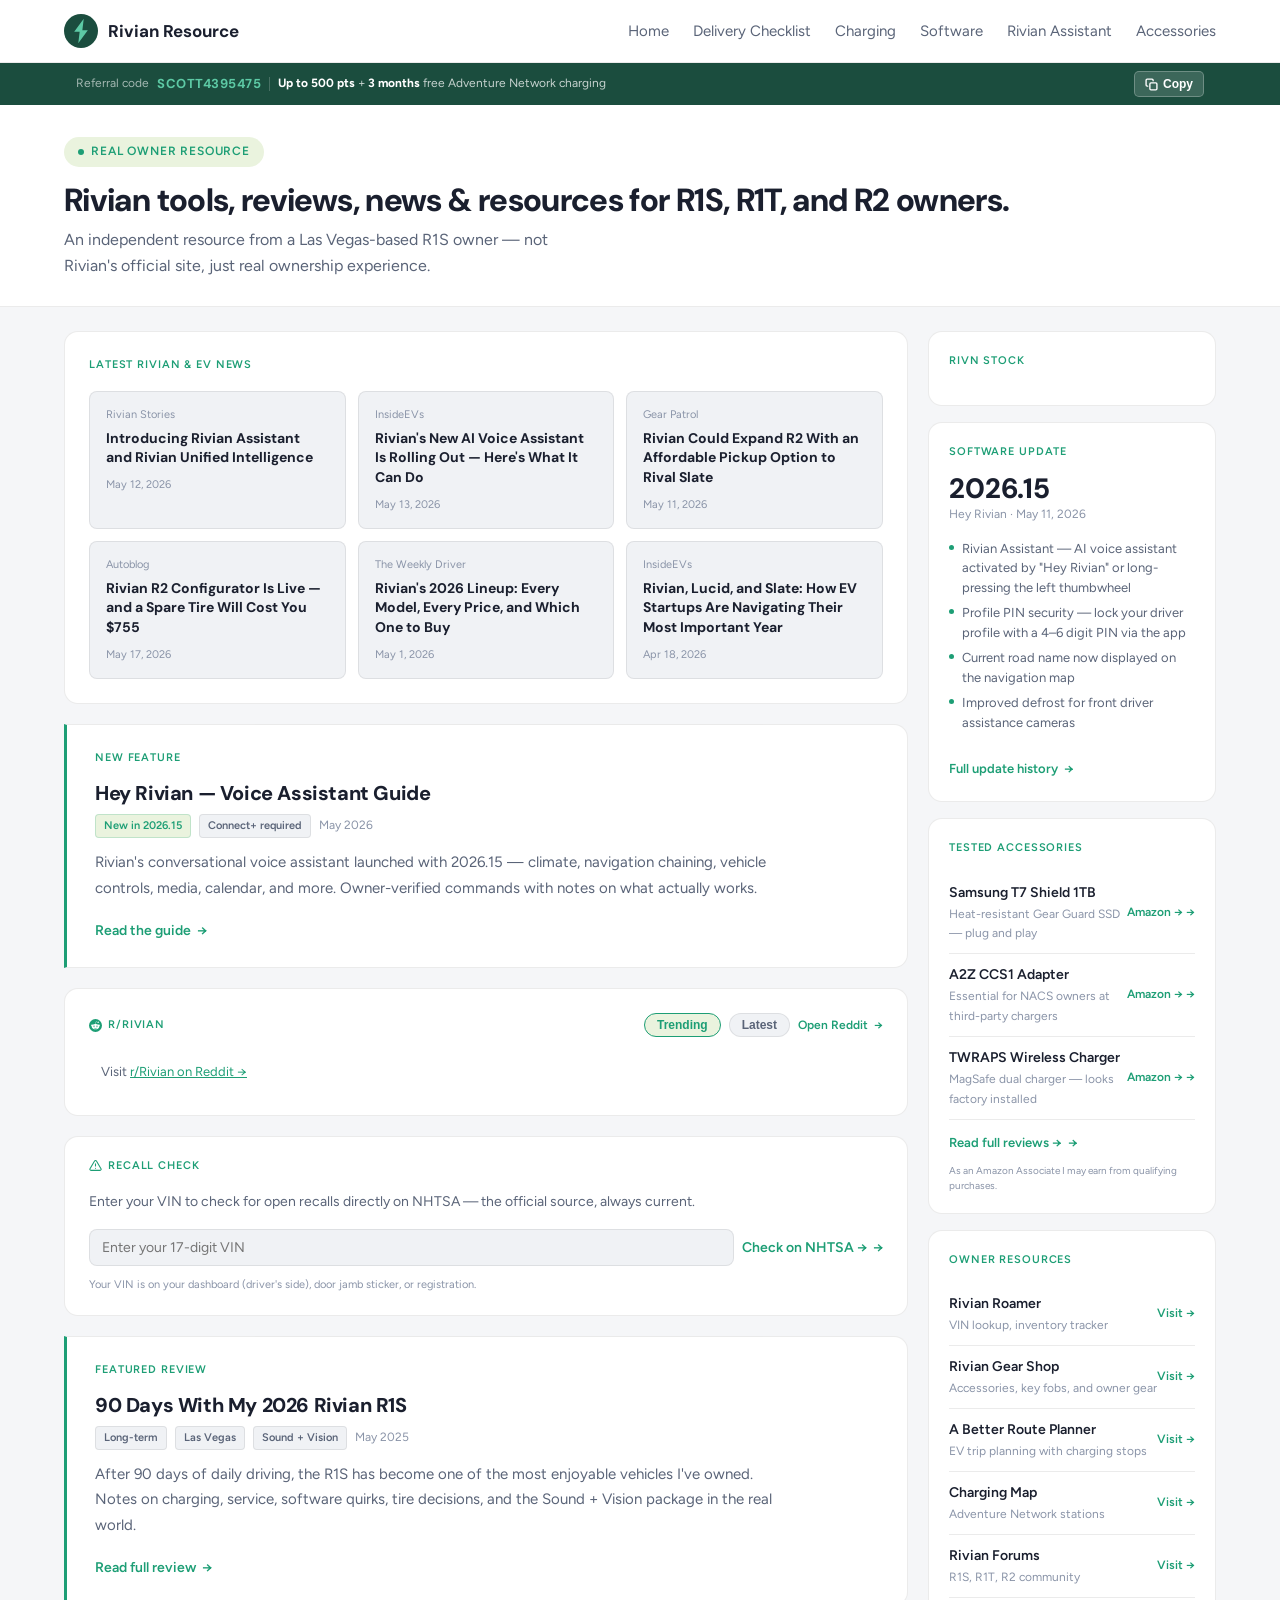
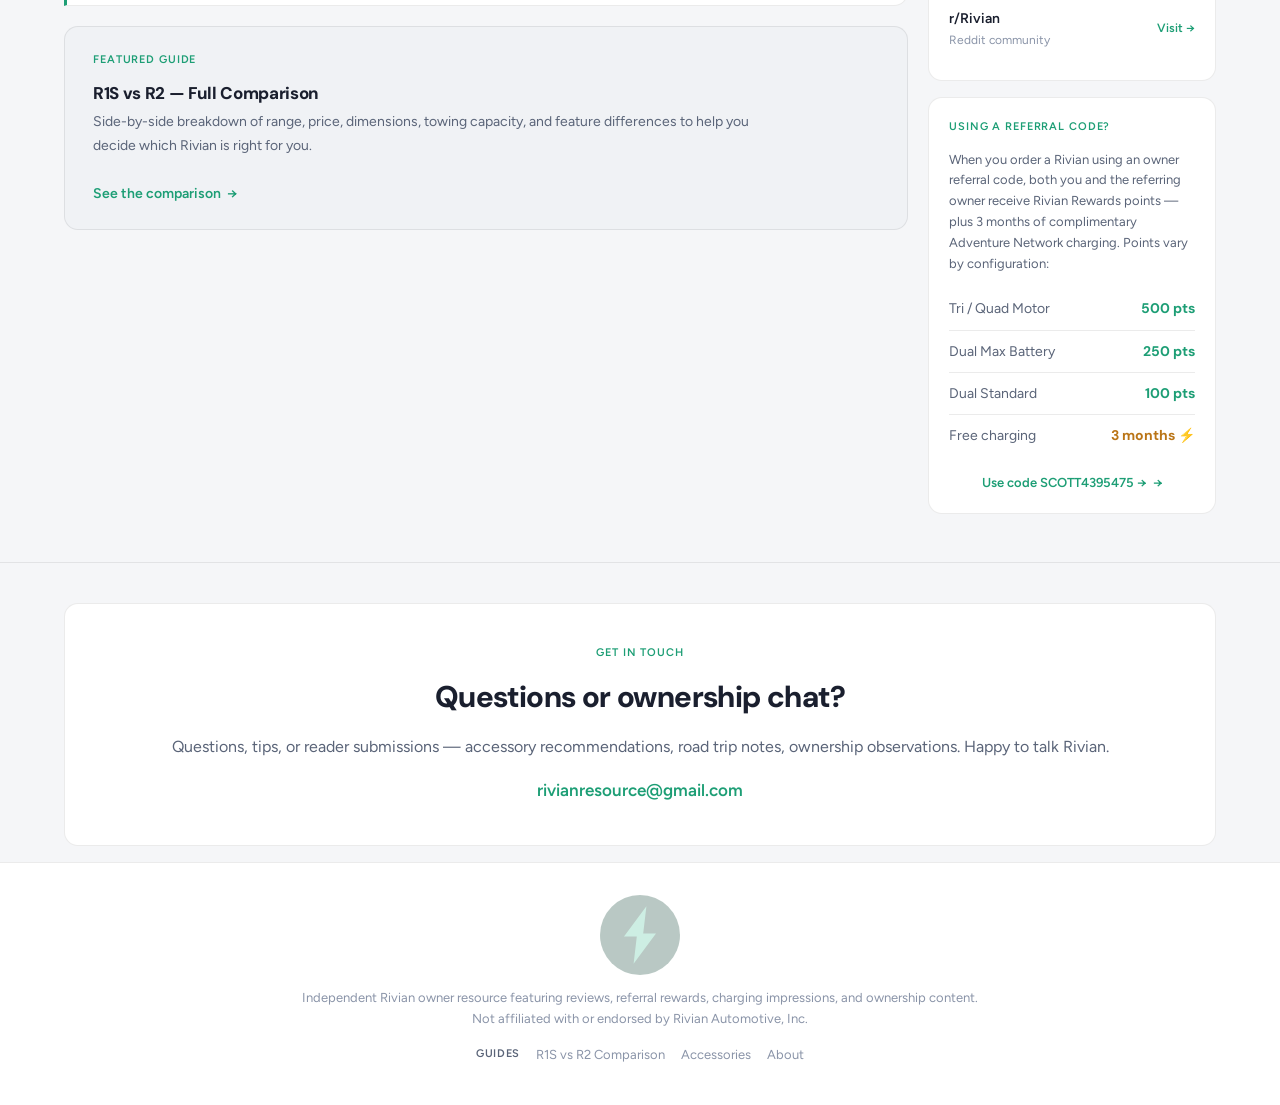
==== commit 03147474: "Update index.html" ====
--- a/index.html
+++ b/index.html
@@ -557,30 +557,8 @@
               <div class="reddit-row skeleton-row"><div class="skeleton" style="height:14px; width:75%; border-radius:4px;"></div></div>
             </div>
           </div>
-
-          <div class="review-card" id="section-review">
-            <div class="section-label">Featured review</div>
-            <h2 class="review-title">90 Days With My 2026 Rivian R1S</h2>
-            <div class="review-meta">
-              <span class="tag">Long-term</span>
-              <span class="tag">Las Vegas</span>
-              <span class="tag">Sound + Vision</span>
-              <span style="font-size:12px; color:var(--text-dim);">May 2025</span>
-            </div>
-            <p class="review-excerpt">After 90 days of daily driving, the R1S has become one of the most enjoyable vehicles I've owned. Notes on charging, service, software quirks, tire decisions, and the Sound + Vision package in the real world.</p>
-            <a href="/reviews/2026-rivian-r1s-90-day-review/" class="link-btn">Read full review</a>
-          </div>
-
-          <div class="guide-card">
-            <div>
-              <div class="section-label">Featured guide</div>
-              <h2 class="review-title">R1S vs R2 — Full Comparison</h2>
-              <p class="review-excerpt">Side-by-side breakdown of range, price, dimensions, towing capacity, and feature differences to help you decide which Rivian is right for you.</p>
-            </div>
-            <a href="/compare/" class="link-btn">See the comparison</a>
-          </div>
-
-          <!-- RECALL VIN LOOKUP -->
+          
+  <!-- RECALL VIN LOOKUP -->
           <div class="card recalls-card" id="section-recalls">
             <div class="news-header">
               <div class="section-label">
@@ -600,6 +578,28 @@
               <a id="vinBtn" href="https://www.nhtsa.gov/vehicle/vin-lookup" target="_blank" rel="noopener noreferrer" class="link-btn" style="white-space:nowrap;">Check on NHTSA →</a>
             </div>
             <p style="font-size:11px; color:var(--text-dim); margin-top:10px;">Your VIN is on your dashboard (driver's side), door jamb sticker, or registration.</p>
+          </div>
+          
+          <div class="review-card" id="section-review">
+            <div class="section-label">Featured review</div>
+            <h2 class="review-title">90 Days With My 2026 Rivian R1S</h2>
+            <div class="review-meta">
+              <span class="tag">Long-term</span>
+              <span class="tag">Las Vegas</span>
+              <span class="tag">Sound + Vision</span>
+              <span style="font-size:12px; color:var(--text-dim);">May 2025</span>
+            </div>
+            <p class="review-excerpt">After 90 days of daily driving, the R1S has become one of the most enjoyable vehicles I've owned. Notes on charging, service, software quirks, tire decisions, and the Sound + Vision package in the real world.</p>
+            <a href="/reviews/2026-rivian-r1s-90-day-review/" class="link-btn">Read full review</a>
+          </div>
+
+          <div class="guide-card">
+            <div>
+              <div class="section-label">Featured guide</div>
+              <h2 class="review-title">R1S vs R2 — Full Comparison</h2>
+              <p class="review-excerpt">Side-by-side breakdown of range, price, dimensions, towing capacity, and feature differences to help you decide which Rivian is right for you.</p>
+            </div>
+            <a href="/compare/" class="link-btn">See the comparison</a>
           </div>
 
           <!-- MOBILE-ONLY SIDEBAR CARDS -->
@@ -952,9 +952,9 @@
       const vinBtn = document.getElementById('vinBtn');
       vinInput.addEventListener('input', function() {
         const vin = this.value.trim().toUpperCase();
-        vinBtn.href = vin.length === 17
-          ? `https://www.nhtsa.gov/vehicle/vin-lookup#${vin}`
-          : 'https://www.nhtsa.gov/vehicle/vin-lookup';
+       vinBtn.href = vin.length === 17
+  ? `https://www.nhtsa.gov/recalls?vymm=${vin}`
+  : 'https://www.nhtsa.gov/recalls';
       });
 
       loadNewsTeaser();
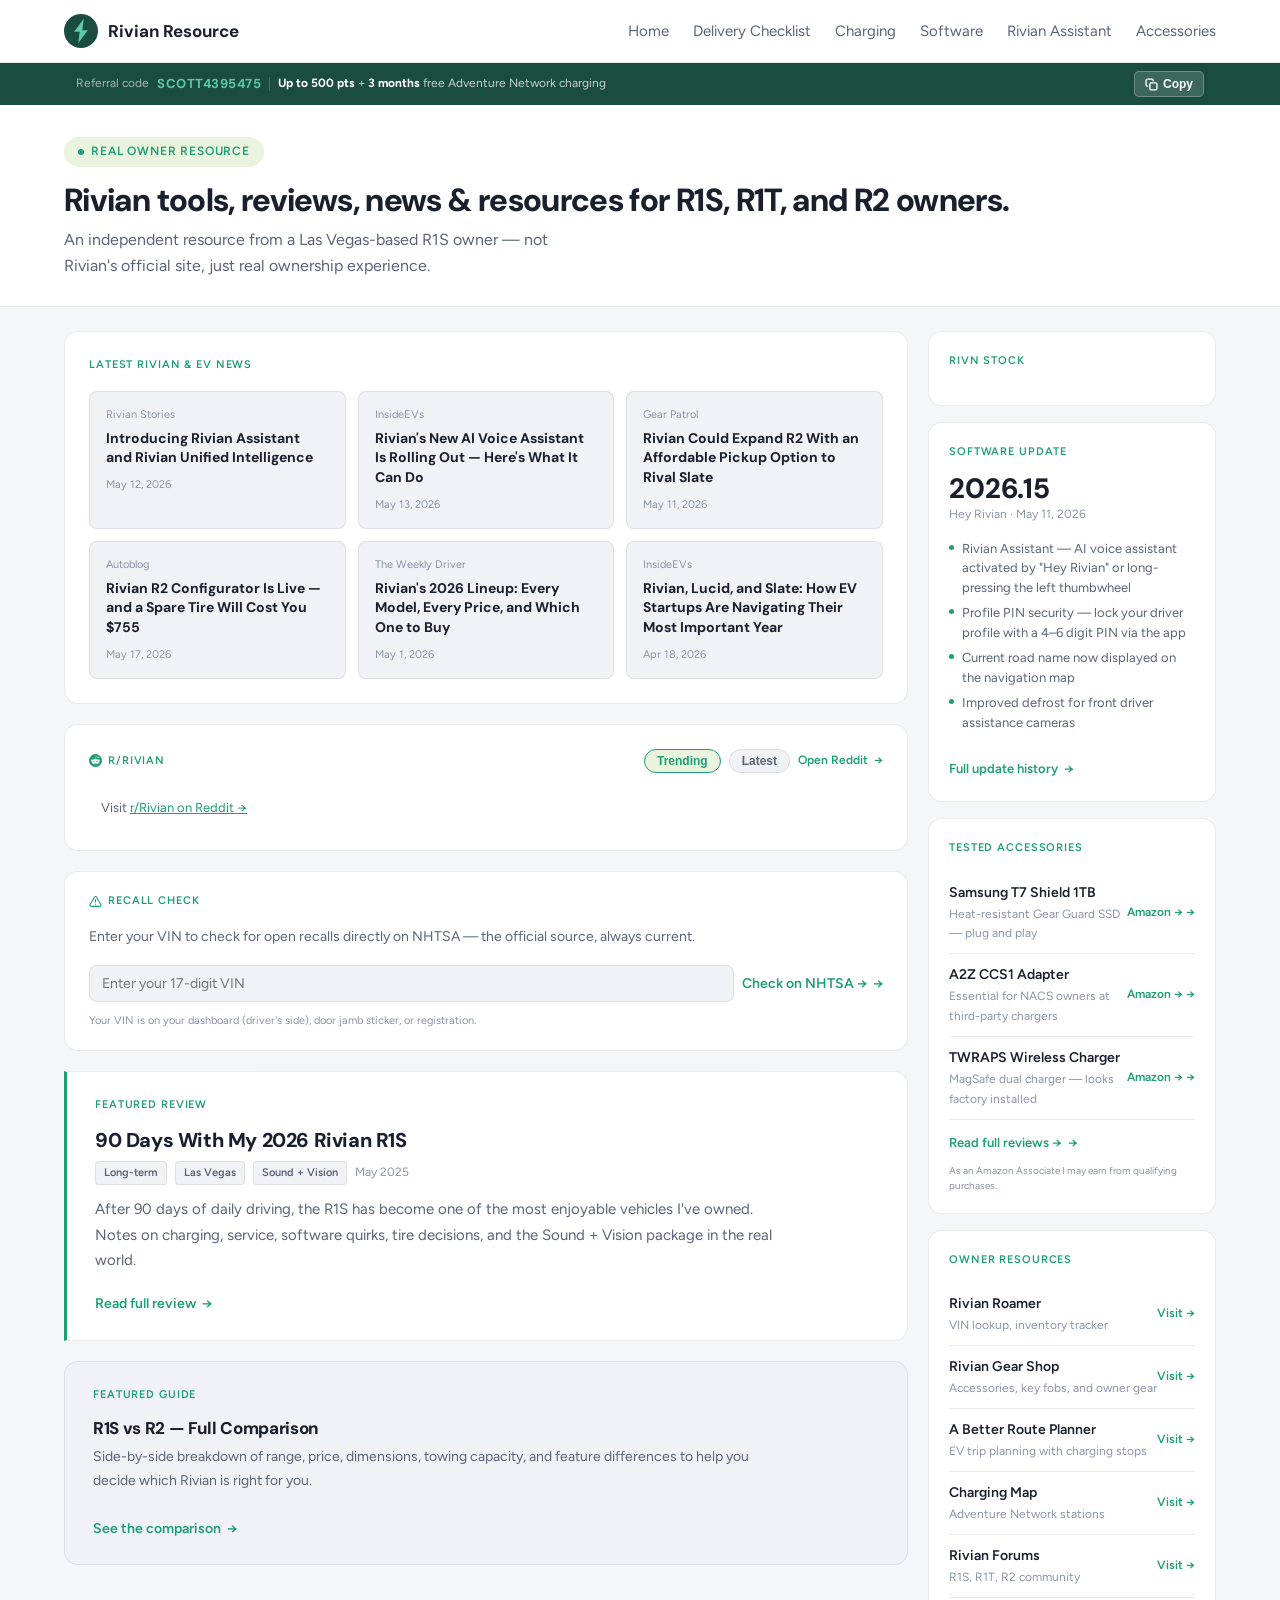
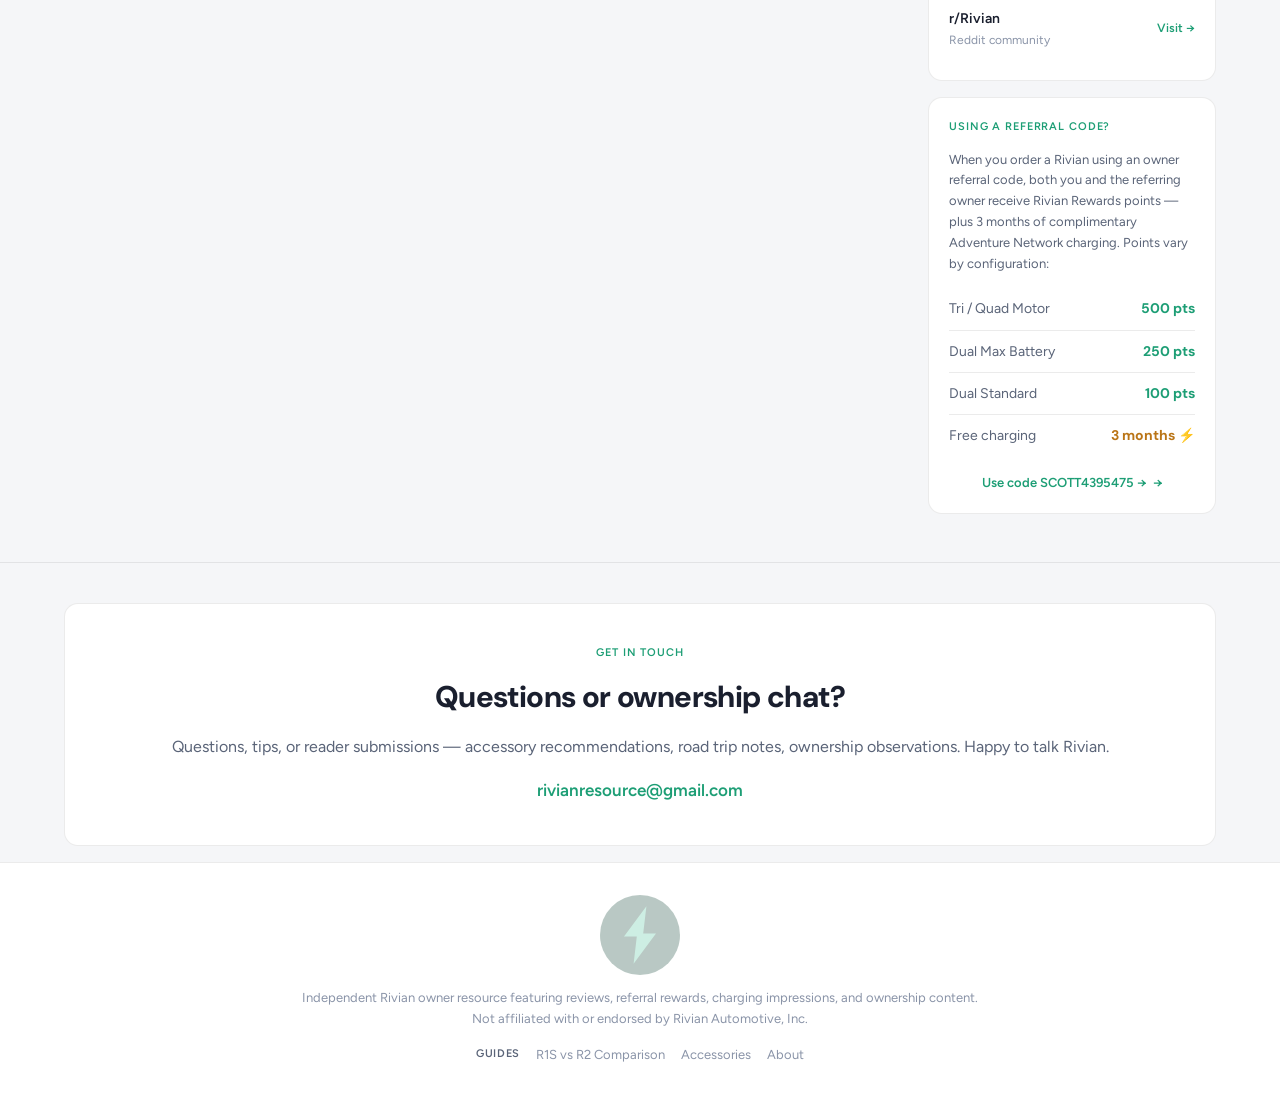
==== commit 857f9704: "Update index.html" ====
--- a/index.html
+++ b/index.html
@@ -492,7 +492,6 @@
   <!-- ─── MOBILE JUMP NAV ─── -->
   <div class="mobile-jump-nav" id="mobileJumpNav">
     <a href="#section-news" class="mobile-jump-pill">News</a>
-    <a href="#section-assistant" class="mobile-jump-pill">Hey Rivian</a>
     <a href="#section-reddit" class="mobile-jump-pill">Reddit</a>
     <a href="#section-review" class="mobile-jump-pill">Review</a>
     <a href="#section-recalls" class="mobile-jump-pill">Recalls</a>
@@ -522,20 +521,7 @@
               <div class="news-card"><div class="news-card-source">Loading…</div><div class="news-card-title" style="color:var(--text-dim);">Fetching headlines</div></div>
             </div>
           </div>
-
-          <!-- RIVIAN ASSISTANT CALLOUT -->
-          <div class="review-card" id="section-assistant">
-            <div class="section-label">New feature</div>
-            <h2 class="review-title">Hey Rivian — Voice Assistant Guide</h2>
-            <div class="review-meta">
-              <span class="tag green">New in 2026.15</span>
-              <span class="tag">Connect+ required</span>
-              <span style="font-size:12px; color:var(--text-dim);">May 2026</span>
-            </div>
-            <p class="review-excerpt">Rivian's conversational voice assistant launched with 2026.15 — climate, navigation chaining, vehicle controls, media, calendar, and more. Owner-verified commands with notes on what actually works.</p>
-            <a href="/assistant/" class="link-btn">Read the guide</a>
-          </div>
-
+          
           <!-- REDDIT FEED — tabbed -->
           <div class="card" id="section-reddit">
             <div class="news-header">
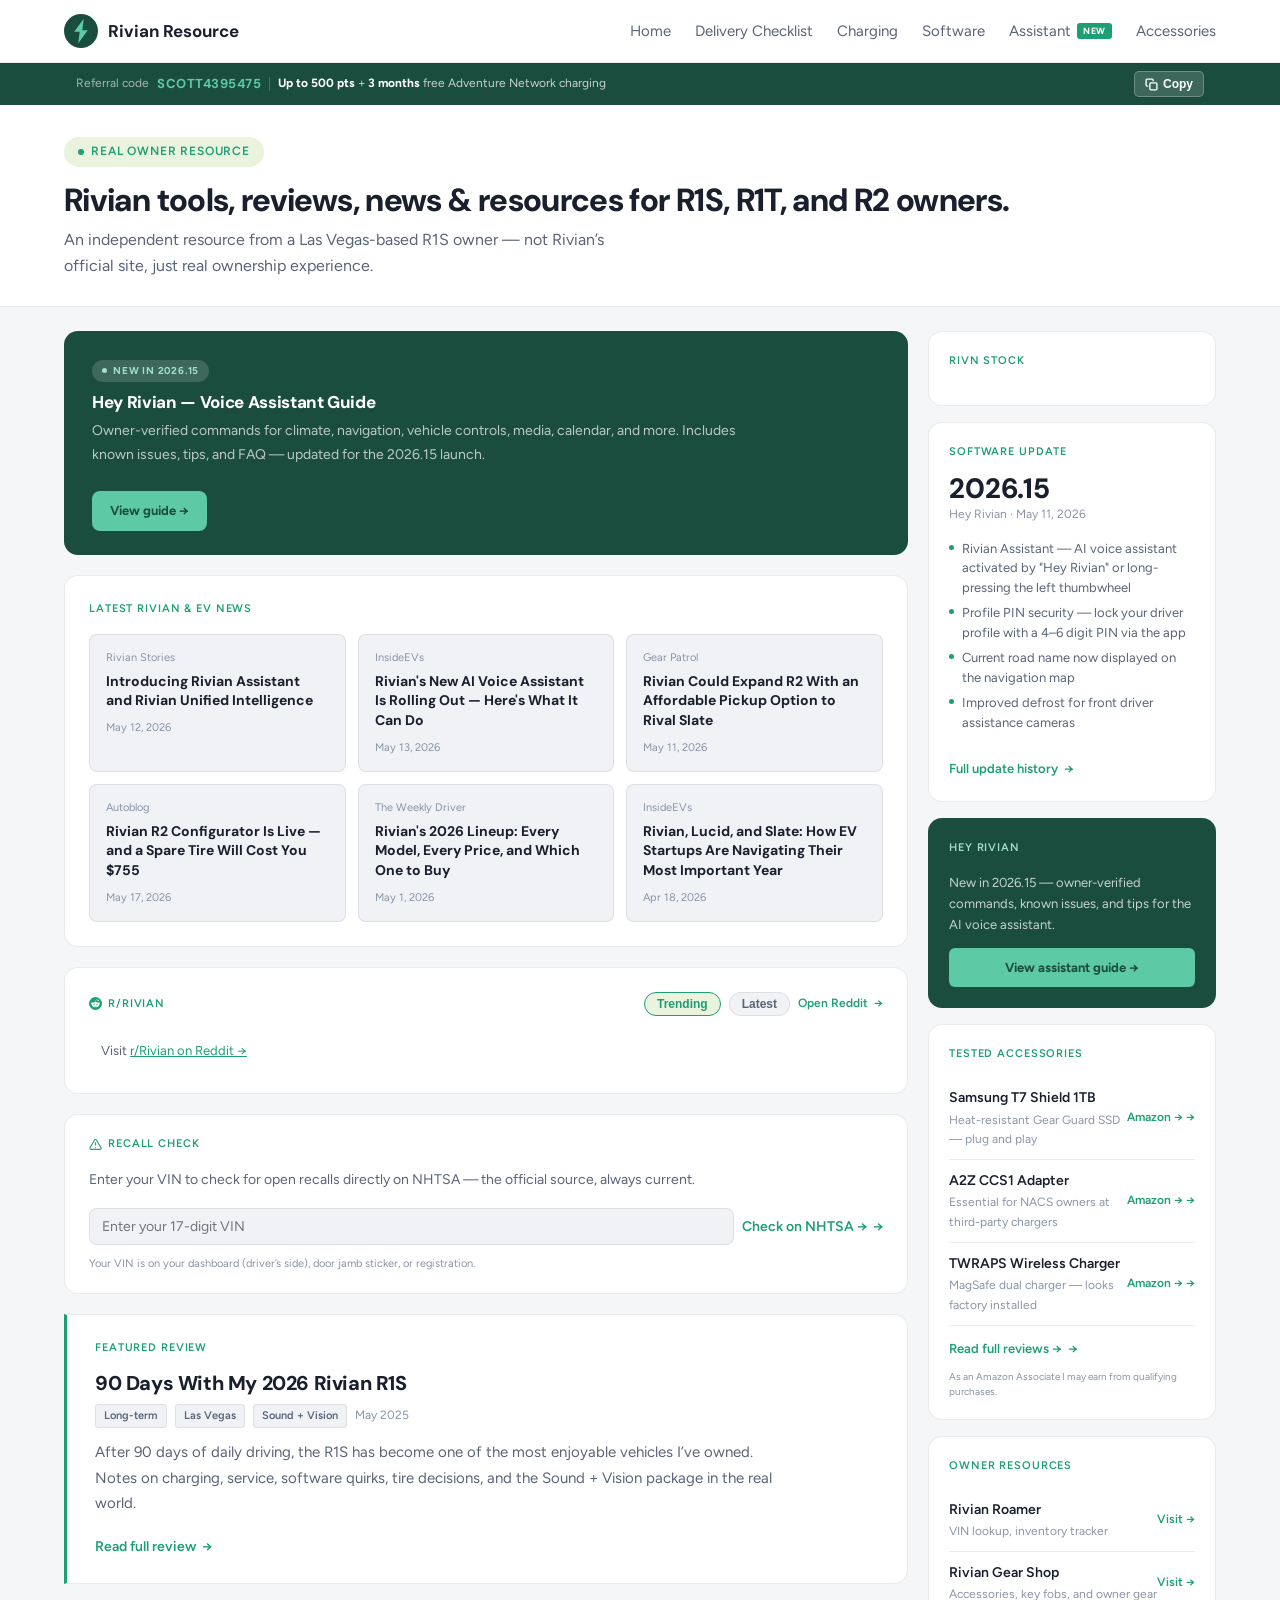
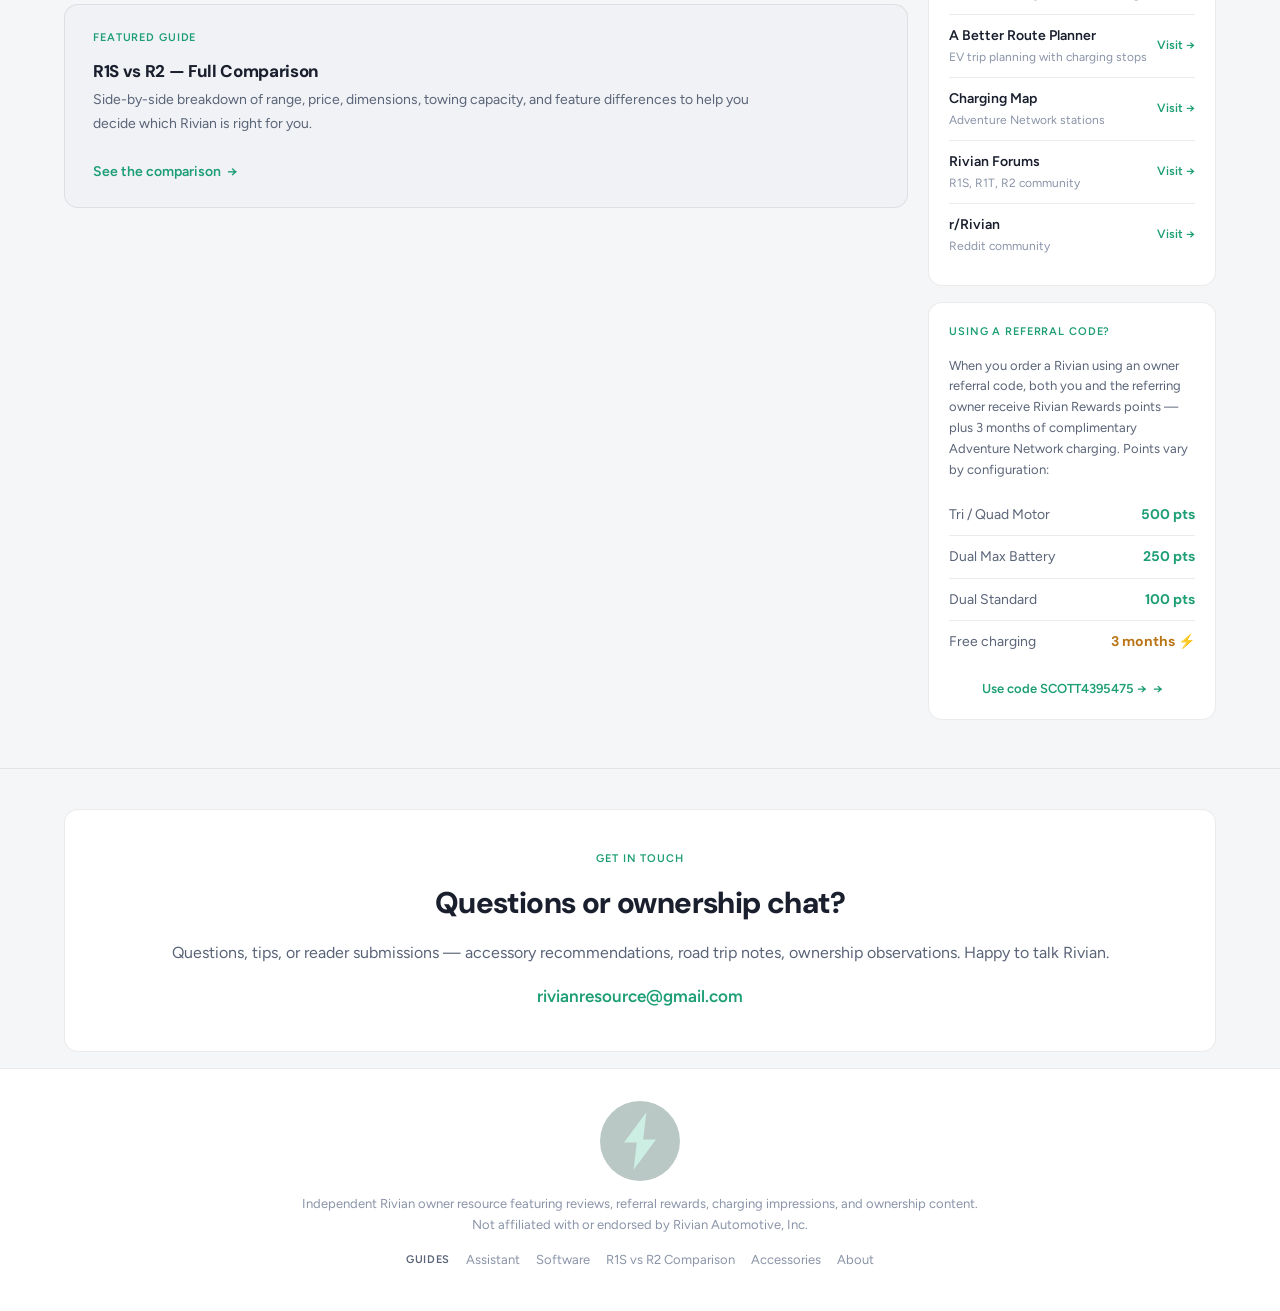
==== commit aa88da19: "Update index.html" ====
--- a/index.html
+++ b/index.html
@@ -292,6 +292,68 @@
       white-space: nowrap;
     }
 
+    /* ─── ASSISTANT FEATURE CARD ─── */
+    .assistant-card {
+      background: var(--green-dark);
+      border-radius: var(--radius);
+      padding: 24px 28px;
+      display: flex;
+      align-items: center;
+      justify-content: space-between;
+      gap: 24px;
+      flex-wrap: wrap;
+    }
+
+    .assistant-card .review-title {
+      font-size: 17px;
+      margin-bottom: 6px;
+      color: #fff;
+    }
+
+    .assistant-card .review-excerpt {
+      font-size: 14px;
+      margin-bottom: 0;
+      color: rgba(255,255,255,0.7);
+    }
+
+    .assistant-new-badge {
+      display: inline-flex;
+      align-items: center;
+      gap: 6px;
+      background: rgba(255,255,255,0.15);
+      color: #9FE1CB;
+      font-size: 10px;
+      font-weight: 700;
+      letter-spacing: 0.08em;
+      text-transform: uppercase;
+      padding: 3px 10px;
+      border-radius: 999px;
+      margin-bottom: 10px;
+    }
+
+    .assistant-new-badge::before {
+      content: '';
+      width: 5px;
+      height: 5px;
+      border-radius: 50%;
+      background: #9FE1CB;
+    }
+
+    .assistant-btn {
+      flex-shrink: 0;
+      white-space: nowrap;
+      background: var(--green-light);
+      color: var(--green-dark);
+      font-weight: 700;
+      font-size: 13px;
+      padding: 9px 18px;
+      border-radius: var(--radius-sm);
+      text-decoration: none;
+      transition: opacity 0.15s;
+    }
+
+    .assistant-btn:hover { opacity: 0.9; }
+
     /* ─── MOBILE JUMP NAV ─── */
     .mobile-jump-nav {
       display: none;
@@ -318,6 +380,11 @@
       white-space: nowrap;
     }
     .mobile-jump-pill:hover { border-color: var(--green); color: var(--green); }
+    .mobile-jump-pill.pill-new {
+      border-color: var(--green);
+      color: var(--green);
+      background: var(--green-pale);
+    }
     @media (max-width: 860px) {
       .mobile-jump-nav { display: flex; }
     }
@@ -476,7 +543,7 @@
         <svg width="13" height="13" viewBox="0 0 24 24" fill="none" stroke="currentColor" stroke-width="2.5" stroke-linecap="round" stroke-linejoin="round"><rect x="9" y="9" width="13" height="13" rx="2"/><path d="M5 15H4a2 2 0 0 1-2-2V4a2 2 0 0 1 2-2h9a2 2 0 0 1 2 2v1"/></svg>
         Copy
       </button>
-      <span class="strip-copied" id="stripCopied">✓ Copied!</span>
+      <span class="strip-copied" id="stripCopied">&#10003; Copied!</span>
     </div>
   </div>
 
@@ -484,13 +551,14 @@
   <div class="hero-section">
     <div class="container">
       <div class="hero-eyebrow">Real owner resource</div>
-      <h1 class="hero-title">Rivian tools, reviews, news & resources for R1S, R1T, and R2 owners.</h1>
-      <p class="hero-sub">An independent resource from a Las Vegas-based R1S owner — not Rivian's official site, just real ownership experience.</p>
+      <h1 class="hero-title">Rivian tools, reviews, news &amp; resources for R1S, R1T, and R2 owners.</h1>
+      <p class="hero-sub">An independent resource from a Las Vegas-based R1S owner &mdash; not Rivian&rsquo;s official site, just real ownership experience.</p>
     </div>
   </div>
 
   <!-- ─── MOBILE JUMP NAV ─── -->
   <div class="mobile-jump-nav" id="mobileJumpNav">
+    <a href="#section-assistant" class="mobile-jump-pill pill-new">&#9733; Assistant</a>
     <a href="#section-news" class="mobile-jump-pill">News</a>
     <a href="#section-reddit" class="mobile-jump-pill">Reddit</a>
     <a href="#section-review" class="mobile-jump-pill">Review</a>
@@ -507,21 +575,31 @@
         <!-- LEFT COLUMN -->
         <div class="left-col">
 
+          <!-- ASSISTANT FEATURE CARD -->
+          <div class="assistant-card" id="section-assistant">
+            <div>
+              <div class="assistant-new-badge">New in 2026.15</div>
+              <h2 class="review-title">Hey Rivian &mdash; Voice Assistant Guide</h2>
+              <p class="review-excerpt">Owner-verified commands for climate, navigation, vehicle controls, media, calendar, and more. Includes known issues, tips, and FAQ &mdash; updated for the 2026.15 launch.</p>
+            </div>
+            <a href="/assistant/" class="assistant-btn">View guide &rarr;</a>
+          </div>
+
           <!-- NEWS — 6 cards, 3 columns -->
           <div class="card" id="section-news">
             <div class="news-header">
               <div class="section-label">Latest Rivian &amp; EV news</div>
             </div>
             <div class="news-grid" id="newsTeaserFeed">
-              <div class="news-card"><div class="news-card-source">Loading…</div><div class="news-card-title" style="color:var(--text-dim);">Fetching headlines</div></div>
-              <div class="news-card"><div class="news-card-source">Loading…</div><div class="news-card-title" style="color:var(--text-dim);">Fetching headlines</div></div>
-              <div class="news-card"><div class="news-card-source">Loading…</div><div class="news-card-title" style="color:var(--text-dim);">Fetching headlines</div></div>
-              <div class="news-card"><div class="news-card-source">Loading…</div><div class="news-card-title" style="color:var(--text-dim);">Fetching headlines</div></div>
-              <div class="news-card"><div class="news-card-source">Loading…</div><div class="news-card-title" style="color:var(--text-dim);">Fetching headlines</div></div>
-              <div class="news-card"><div class="news-card-source">Loading…</div><div class="news-card-title" style="color:var(--text-dim);">Fetching headlines</div></div>
-            </div>
-          </div>
-          
+              <div class="news-card"><div class="news-card-source">Loading&hellip;</div><div class="news-card-title" style="color:var(--text-dim);">Fetching headlines</div></div>
+              <div class="news-card"><div class="news-card-source">Loading&hellip;</div><div class="news-card-title" style="color:var(--text-dim);">Fetching headlines</div></div>
+              <div class="news-card"><div class="news-card-source">Loading&hellip;</div><div class="news-card-title" style="color:var(--text-dim);">Fetching headlines</div></div>
+              <div class="news-card"><div class="news-card-source">Loading&hellip;</div><div class="news-card-title" style="color:var(--text-dim);">Fetching headlines</div></div>
+              <div class="news-card"><div class="news-card-source">Loading&hellip;</div><div class="news-card-title" style="color:var(--text-dim);">Fetching headlines</div></div>
+              <div class="news-card"><div class="news-card-source">Loading&hellip;</div><div class="news-card-title" style="color:var(--text-dim);">Fetching headlines</div></div>
+            </div>
+          </div>
+
           <!-- REDDIT FEED — tabbed -->
           <div class="card" id="section-reddit">
             <div class="news-header">
@@ -543,8 +621,8 @@
               <div class="reddit-row skeleton-row"><div class="skeleton" style="height:14px; width:75%; border-radius:4px;"></div></div>
             </div>
           </div>
-          
-  <!-- RECALL VIN LOOKUP -->
+
+          <!-- RECALL VIN LOOKUP -->
           <div class="card recalls-card" id="section-recalls">
             <div class="news-header">
               <div class="section-label">
@@ -552,7 +630,7 @@
                 Recall Check
               </div>
             </div>
-            <p style="font-size:14px; color:var(--text-muted); line-height:1.6; margin-bottom:16px;">Enter your VIN to check for open recalls directly on NHTSA — the official source, always current.</p>
+            <p style="font-size:14px; color:var(--text-muted); line-height:1.6; margin-bottom:16px;">Enter your VIN to check for open recalls directly on NHTSA &mdash; the official source, always current.</p>
             <div style="display:flex; gap:8px; flex-wrap:wrap;">
               <input
                 id="vinInput"
@@ -561,11 +639,11 @@
                 maxlength="17"
                 class="vin-input"
               />
-              <a id="vinBtn" href="https://www.nhtsa.gov/vehicle/vin-lookup" target="_blank" rel="noopener noreferrer" class="link-btn" style="white-space:nowrap;">Check on NHTSA →</a>
-            </div>
-            <p style="font-size:11px; color:var(--text-dim); margin-top:10px;">Your VIN is on your dashboard (driver's side), door jamb sticker, or registration.</p>
-          </div>
-          
+              <a id="vinBtn" href="https://www.nhtsa.gov/vehicle/vin-lookup" target="_blank" rel="noopener noreferrer" class="link-btn" style="white-space:nowrap;">Check on NHTSA &rarr;</a>
+            </div>
+            <p style="font-size:11px; color:var(--text-dim); margin-top:10px;">Your VIN is on your dashboard (driver&rsquo;s side), door jamb sticker, or registration.</p>
+          </div>
+
           <div class="review-card" id="section-review">
             <div class="section-label">Featured review</div>
             <h2 class="review-title">90 Days With My 2026 Rivian R1S</h2>
@@ -575,14 +653,14 @@
               <span class="tag">Sound + Vision</span>
               <span style="font-size:12px; color:var(--text-dim);">May 2025</span>
             </div>
-            <p class="review-excerpt">After 90 days of daily driving, the R1S has become one of the most enjoyable vehicles I've owned. Notes on charging, service, software quirks, tire decisions, and the Sound + Vision package in the real world.</p>
+            <p class="review-excerpt">After 90 days of daily driving, the R1S has become one of the most enjoyable vehicles I&rsquo;ve owned. Notes on charging, service, software quirks, tire decisions, and the Sound + Vision package in the real world.</p>
             <a href="/reviews/2026-rivian-r1s-90-day-review/" class="link-btn">Read full review</a>
           </div>
 
           <div class="guide-card">
             <div>
               <div class="section-label">Featured guide</div>
-              <h2 class="review-title">R1S vs R2 — Full Comparison</h2>
+              <h2 class="review-title">R1S vs R2 &mdash; Full Comparison</h2>
               <p class="review-excerpt">Side-by-side breakdown of range, price, dimensions, towing capacity, and feature differences to help you decide which Rivian is right for you.</p>
             </div>
             <a href="/compare/" class="link-btn">See the comparison</a>
@@ -604,25 +682,25 @@
               <div class="resource-row">
                 <div>
                   <div class="resource-name">Samsung T7 Shield 1TB</div>
-                  <div class="resource-desc">Heat-resistant Gear Guard SSD — plug and play</div>
+                  <div class="resource-desc">Heat-resistant Gear Guard SSD &mdash; plug and play</div>
                 </div>
-                <a href="https://amzn.to/4ttCWun" target="_blank" rel="noopener noreferrer" class="resource-link">Amazon →</a>
+                <a href="https://amzn.to/4ttCWun" target="_blank" rel="noopener noreferrer" class="resource-link">Amazon &rarr;</a>
               </div>
               <div class="resource-row">
                 <div>
                   <div class="resource-name">A2Z CCS1 Adapter</div>
                   <div class="resource-desc">Essential for NACS owners at third-party chargers</div>
                 </div>
-                <a href="https://amzn.to/4eBEaQw" target="_blank" rel="noopener noreferrer" class="resource-link">Amazon →</a>
+                <a href="https://amzn.to/4eBEaQw" target="_blank" rel="noopener noreferrer" class="resource-link">Amazon &rarr;</a>
               </div>
               <div class="resource-row">
                 <div>
                   <div class="resource-name">TWRAPS Wireless Charger</div>
-                  <div class="resource-desc">MagSafe dual charger — looks factory installed</div>
+                  <div class="resource-desc">MagSafe dual charger &mdash; looks factory installed</div>
                 </div>
-                <a href="https://amzn.to/3P3wwE5" target="_blank" rel="noopener noreferrer" class="resource-link">Amazon →</a>
+                <a href="https://amzn.to/3P3wwE5" target="_blank" rel="noopener noreferrer" class="resource-link">Amazon &rarr;</a>
               </div>
-              <a href="/accessories/" class="link-btn" style="margin-top:12px;font-size:13px;">Read full reviews →</a>
+              <a href="/accessories/" class="link-btn" style="margin-top:12px;font-size:13px;">Read full reviews &rarr;</a>
               <p style="font-size:10px; color:var(--text-dim); margin-top:8px; line-height:1.5;">As an Amazon Associate I may earn from qualifying purchases.</p>
             </div>
 
@@ -632,8 +710,8 @@
               <div class="rewards-row"><span class="rewards-row-label">Tri / Quad Motor</span><span class="rewards-row-val">500 pts</span></div>
               <div class="rewards-row"><span class="rewards-row-label">Dual Max Battery</span><span class="rewards-row-val">250 pts</span></div>
               <div class="rewards-row"><span class="rewards-row-label">Dual Standard</span><span class="rewards-row-val">100 pts</span></div>
-              <div class="rewards-row"><span class="rewards-row-label">Free charging</span><span class="rewards-row-val gold">3 months ⚡</span></div>
-              <a href="/rivian-referral-code/" class="link-btn" style="margin-top:16px; font-size:13px; display:flex; justify-content:center;">Use code SCOTT4395475 →</a>
+              <div class="rewards-row"><span class="rewards-row-label">Free charging</span><span class="rewards-row-val gold">3 months &#9889;</span></div>
+              <a href="/rivian-referral-code/" class="link-btn" style="margin-top:16px; font-size:13px; display:flex; justify-content:center;">Use code SCOTT4395475 &rarr;</a>
             </div>
 
           </div>
@@ -669,31 +747,38 @@
             <a href="/software/" class="link-btn" style="margin-top:12px;font-size:13px;">Full update history</a>
           </div>
 
+          <!-- ASSISTANT SIDEBAR CARD -->
+          <div class="card" style="padding:20px; background:var(--green-dark); border-color:transparent;">
+            <div class="section-label" style="color:#9FE1CB;">Hey Rivian</div>
+            <p style="font-size:13px; color:rgba(255,255,255,0.75); line-height:1.65; margin-bottom:12px;">New in 2026.15 &mdash; owner-verified commands, known issues, and tips for the AI voice assistant.</p>
+            <a href="/assistant/" style="display:block; text-align:center; background:var(--green-light); color:var(--green-dark); font-weight:700; font-size:13px; padding:9px 14px; border-radius:6px; text-decoration:none;">View assistant guide &rarr;</a>
+          </div>
+
           <!-- ACCESSORIES -->
           <div class="card" id="section-accessories" style="padding:20px;">
             <div class="section-label">Tested accessories</div>
             <div class="resource-row">
               <div>
                 <div class="resource-name">Samsung T7 Shield 1TB</div>
-                <div class="resource-desc">Heat-resistant Gear Guard SSD — plug and play</div>
+                <div class="resource-desc">Heat-resistant Gear Guard SSD &mdash; plug and play</div>
               </div>
-              <a href="https://amzn.to/4ttCWun" target="_blank" rel="noopener noreferrer" class="resource-link">Amazon →</a>
+              <a href="https://amzn.to/4ttCWun" target="_blank" rel="noopener noreferrer" class="resource-link">Amazon &rarr;</a>
             </div>
             <div class="resource-row">
               <div>
                 <div class="resource-name">A2Z CCS1 Adapter</div>
                 <div class="resource-desc">Essential for NACS owners at third-party chargers</div>
               </div>
-              <a href="https://amzn.to/4eBEaQw" target="_blank" rel="noopener noreferrer" class="resource-link">Amazon →</a>
+              <a href="https://amzn.to/4eBEaQw" target="_blank" rel="noopener noreferrer" class="resource-link">Amazon &rarr;</a>
             </div>
             <div class="resource-row">
               <div>
                 <div class="resource-name">TWRAPS Wireless Charger</div>
-                <div class="resource-desc">MagSafe dual charger — looks factory installed</div>
+                <div class="resource-desc">MagSafe dual charger &mdash; looks factory installed</div>
               </div>
-              <a href="https://amzn.to/3P3wwE5" target="_blank" rel="noopener noreferrer" class="resource-link">Amazon →</a>
-            </div>
-            <a href="/accessories/" class="link-btn" style="margin-top:12px;font-size:13px;">Read full reviews →</a>
+              <a href="https://amzn.to/3P3wwE5" target="_blank" rel="noopener noreferrer" class="resource-link">Amazon &rarr;</a>
+            </div>
+            <a href="/accessories/" class="link-btn" style="margin-top:12px;font-size:13px;">Read full reviews &rarr;</a>
             <p style="font-size:10px; color:var(--text-dim); margin-top:8px; line-height:1.5;">As an Amazon Associate I may earn from qualifying purchases.</p>
           </div>
 
@@ -729,12 +814,12 @@
           <!-- REFERRAL REWARDS -->
           <div class="card rewards-card">
             <div class="section-label">Using a referral code?</div>
-            <p style="font-size:13px; color:var(--text-muted); line-height:1.6; margin-bottom:14px;">When you order a Rivian using an owner referral code, both you and the referring owner receive Rivian Rewards points — plus 3 months of complimentary Adventure Network charging. Points vary by configuration:</p>
+            <p style="font-size:13px; color:var(--text-muted); line-height:1.6; margin-bottom:14px;">When you order a Rivian using an owner referral code, both you and the referring owner receive Rivian Rewards points &mdash; plus 3 months of complimentary Adventure Network charging. Points vary by configuration:</p>
             <div class="rewards-row"><span class="rewards-row-label">Tri / Quad Motor</span><span class="rewards-row-val">500 pts</span></div>
             <div class="rewards-row"><span class="rewards-row-label">Dual Max Battery</span><span class="rewards-row-val">250 pts</span></div>
             <div class="rewards-row"><span class="rewards-row-label">Dual Standard</span><span class="rewards-row-val">100 pts</span></div>
-            <div class="rewards-row"><span class="rewards-row-label">Free charging</span><span class="rewards-row-val gold">3 months ⚡</span></div>
-            <a href="/rivian-referral-code/" class="link-btn" style="margin-top:16px; font-size:13px; display:flex; justify-content:center;">Use code SCOTT4395475 →</a>
+            <div class="rewards-row"><span class="rewards-row-label">Free charging</span><span class="rewards-row-val gold">3 months &#9889;</span></div>
+            <a href="/rivian-referral-code/" class="link-btn" style="margin-top:16px; font-size:13px; display:flex; justify-content:center;">Use code SCOTT4395475 &rarr;</a>
           </div>
 
         </div>
@@ -749,7 +834,7 @@
     <div class="contact-card">
       <div class="section-label" style="justify-content:center; margin-bottom:10px;">Get in touch</div>
       <h2 style="font-family:'DM Sans',sans-serif; font-size:clamp(22px,3vw,30px); font-weight:800; color:var(--text); margin-bottom:12px; letter-spacing:-0.02em;">Questions or ownership chat?</h2>
-      <p>Questions, tips, or reader submissions — accessory recommendations, road trip notes, ownership observations. Happy to talk Rivian.</p>
+      <p>Questions, tips, or reader submissions &mdash; accessory recommendations, road trip notes, ownership observations. Happy to talk Rivian.</p>
       <a class="contact-link" href="mailto:rivianresource@gmail.com">rivianresource@gmail.com</a>
     </div>
   </div>
@@ -762,6 +847,8 @@
       Not affiliated with or endorsed by Rivian Automotive, Inc.
       <div class="footer-guides">
         <span class="footer-guides-label">Guides</span>
+        <a href="/assistant/">Assistant</a>
+        <a href="/software/">Software</a>
         <a href="/compare/">R1S vs R2 Comparison</a>
         <a href="/accessories/">Accessories</a>
         <a href="/about/">About</a>
@@ -833,8 +920,6 @@
         `).join('');
       }
 
-      function cleanTitle(title) { return title.replace(/\s-\s[^-]+$/, ''); }
-      function getSource(title) { const p = title.split(' - '); return p.length > 1 ? p[p.length - 1] : ''; }
       function formatDate(d) { return new Date(d).toLocaleDateString('en-US', { month: 'short', day: 'numeric', year: 'numeric' }); }
 
       try {
@@ -896,7 +981,7 @@
         redditCache[tab] = posts;
         renderRedditPosts(posts);
       } catch(e) {
-        container.innerHTML = `<p style="padding:8px 12px; font-size:13px; color:var(--text-muted);">Visit <a href="https://www.reddit.com/r/Rivian/" target="_blank" rel="noopener noreferrer" style="color:var(--green);">r/Rivian on Reddit →</a></p>`;
+        container.innerHTML = `<p style="padding:8px 12px; font-size:13px; color:var(--text-muted);">Visit <a href="https://www.reddit.com/r/Rivian/" target="_blank" rel="noopener noreferrer" style="color:var(--green);">r/Rivian on Reddit &rarr;</a></p>`;
       }
     }
 
@@ -915,7 +1000,7 @@
         const latest = updates[0];
         document.getElementById('swVersion').textContent = latest.version;
         document.getElementById('swDate').textContent = latest.name
-          ? `${latest.name} · ${latest.date}`
+          ? `${latest.name} \u00b7 ${latest.date}`
           : latest.date;
         document.getElementById('swHighlights').innerHTML = latest.highlights
           .slice(0, 4)
@@ -925,7 +1010,7 @@
         const mdEl = document.getElementById('swDateMobile');
         const mhEl = document.getElementById('swHighlightsMobile');
         if (mvEl) mvEl.textContent = latest.version;
-        if (mdEl) mdEl.textContent = latest.name ? `${latest.name} · ${latest.date}` : latest.date;
+        if (mdEl) mdEl.textContent = latest.name ? `${latest.name} \u00b7 ${latest.date}` : latest.date;
         if (mhEl) mhEl.innerHTML = latest.highlights.slice(0, 3).map(h => `<div class="sw-highlight">${h}</div>`).join('');
       } catch(e) {
         document.getElementById('swDate').textContent = 'Unable to load update data';
@@ -938,9 +1023,9 @@
       const vinBtn = document.getElementById('vinBtn');
       vinInput.addEventListener('input', function() {
         const vin = this.value.trim().toUpperCase();
-       vinBtn.href = vin.length === 17
-  ? `https://www.nhtsa.gov/recalls?vymm=${vin}`
-  : 'https://www.nhtsa.gov/recalls';
+        vinBtn.href = vin.length === 17
+          ? `https://www.nhtsa.gov/recalls?vymm=${vin}`
+          : 'https://www.nhtsa.gov/recalls';
       });
 
       loadNewsTeaser();
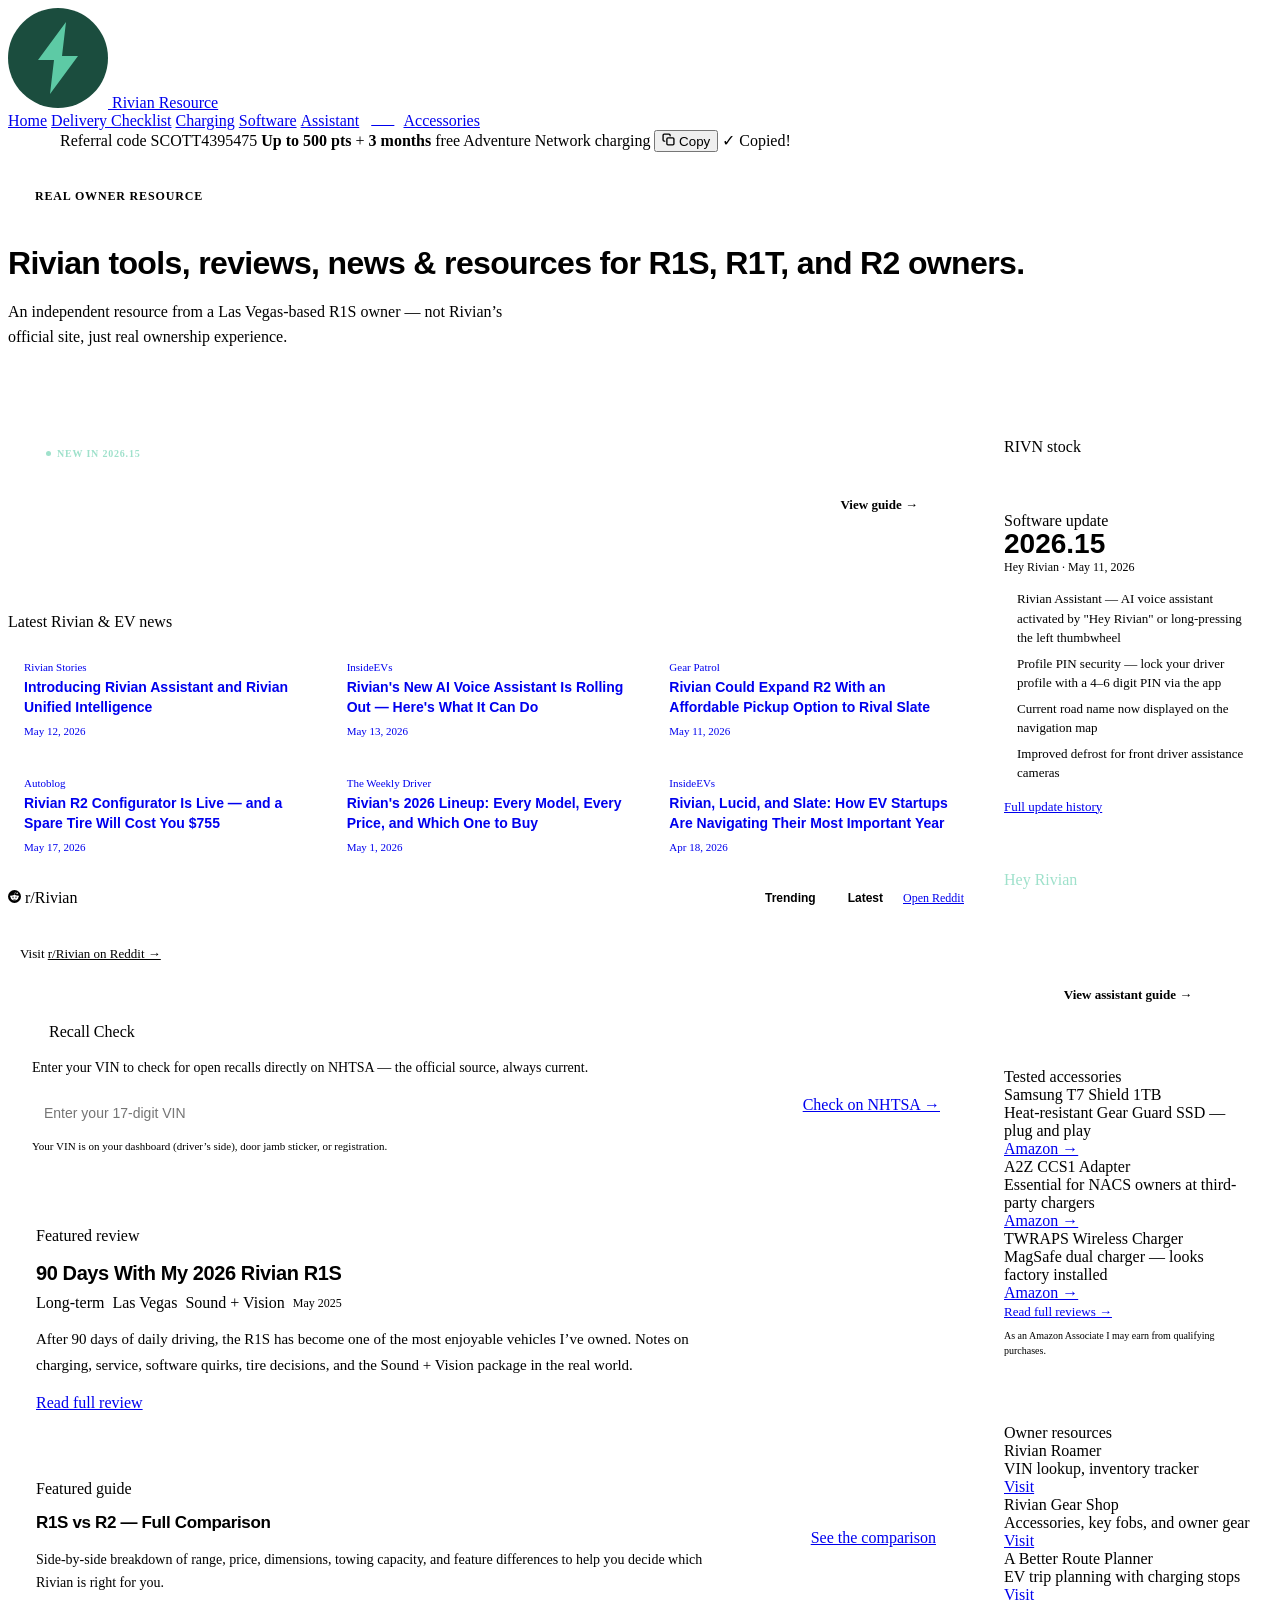
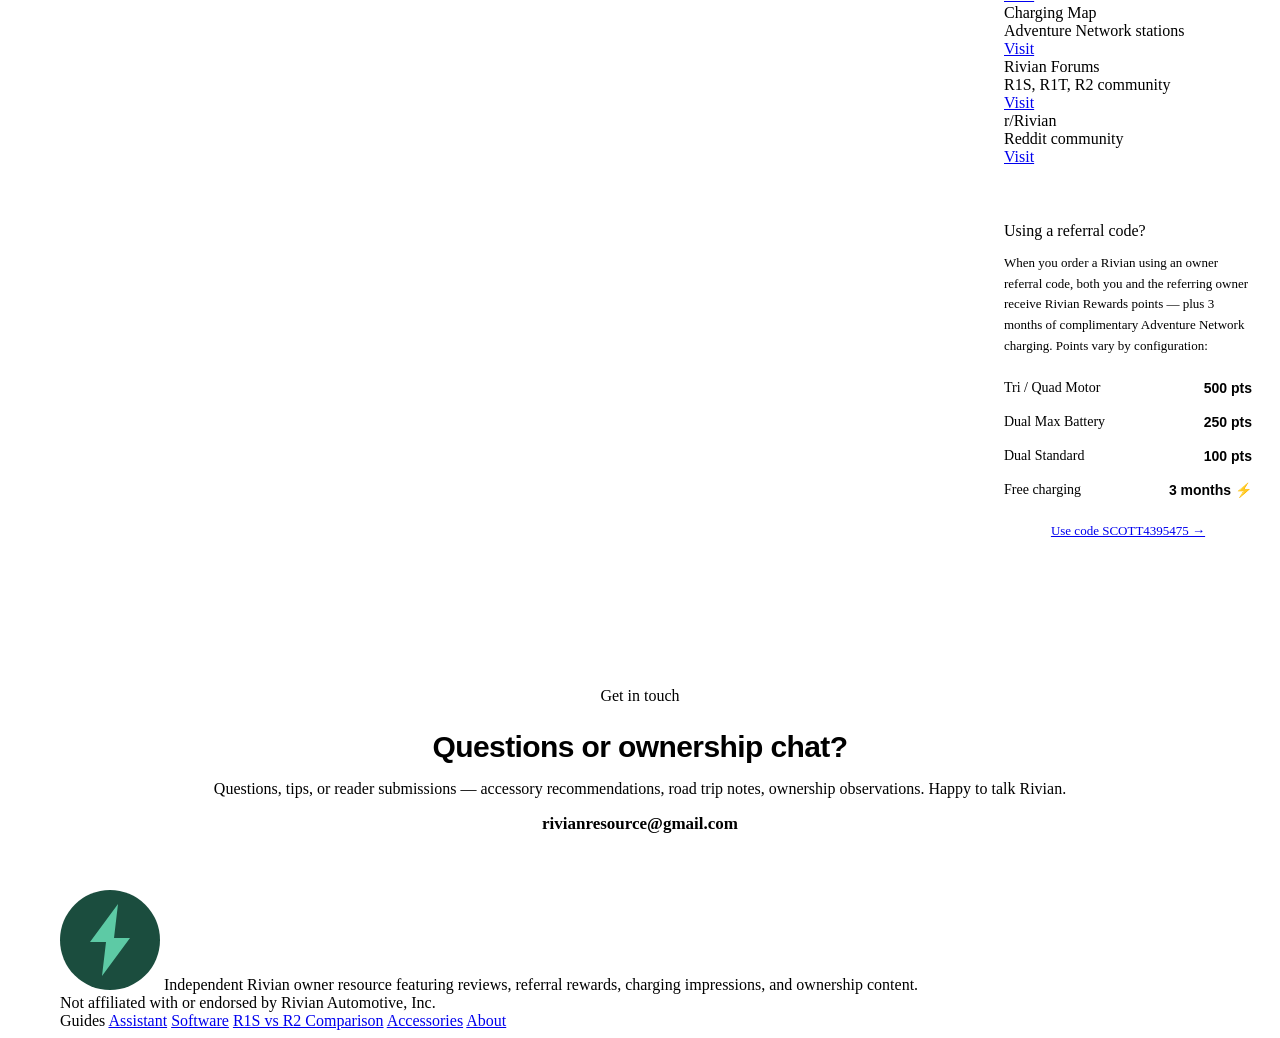
==== commit 6ed47cd7: "Update index.html" ====
--- a/index.html
+++ b/index.html
@@ -27,12 +27,6 @@
     gtag('js', new Date());
     gtag('config', 'G-SB8DBC8NBQ');
   </script>
-
-  <link rel="icon" type="image/svg+xml" href="/images/logo.svg">
-  <link rel="preconnect" href="https://fonts.googleapis.com">
-  <link rel="preconnect" href="https://fonts.gstatic.com" crossorigin>
-  <link href="https://fonts.googleapis.com/css2?family=DM+Sans:wght@600;700;800&family=Figtree:wght@400;500;600&display=swap" rel="stylesheet">
-  <link rel="stylesheet" href="/shared.css">
 
   <!-- Cloudflare Web Analytics -->
   <script defer src="https://static.cloudflareinsights.com/beacon.min.js" data-cf-beacon='{"token": "aabd2c264abb41589ccfd2223c79ae42"}'></script>
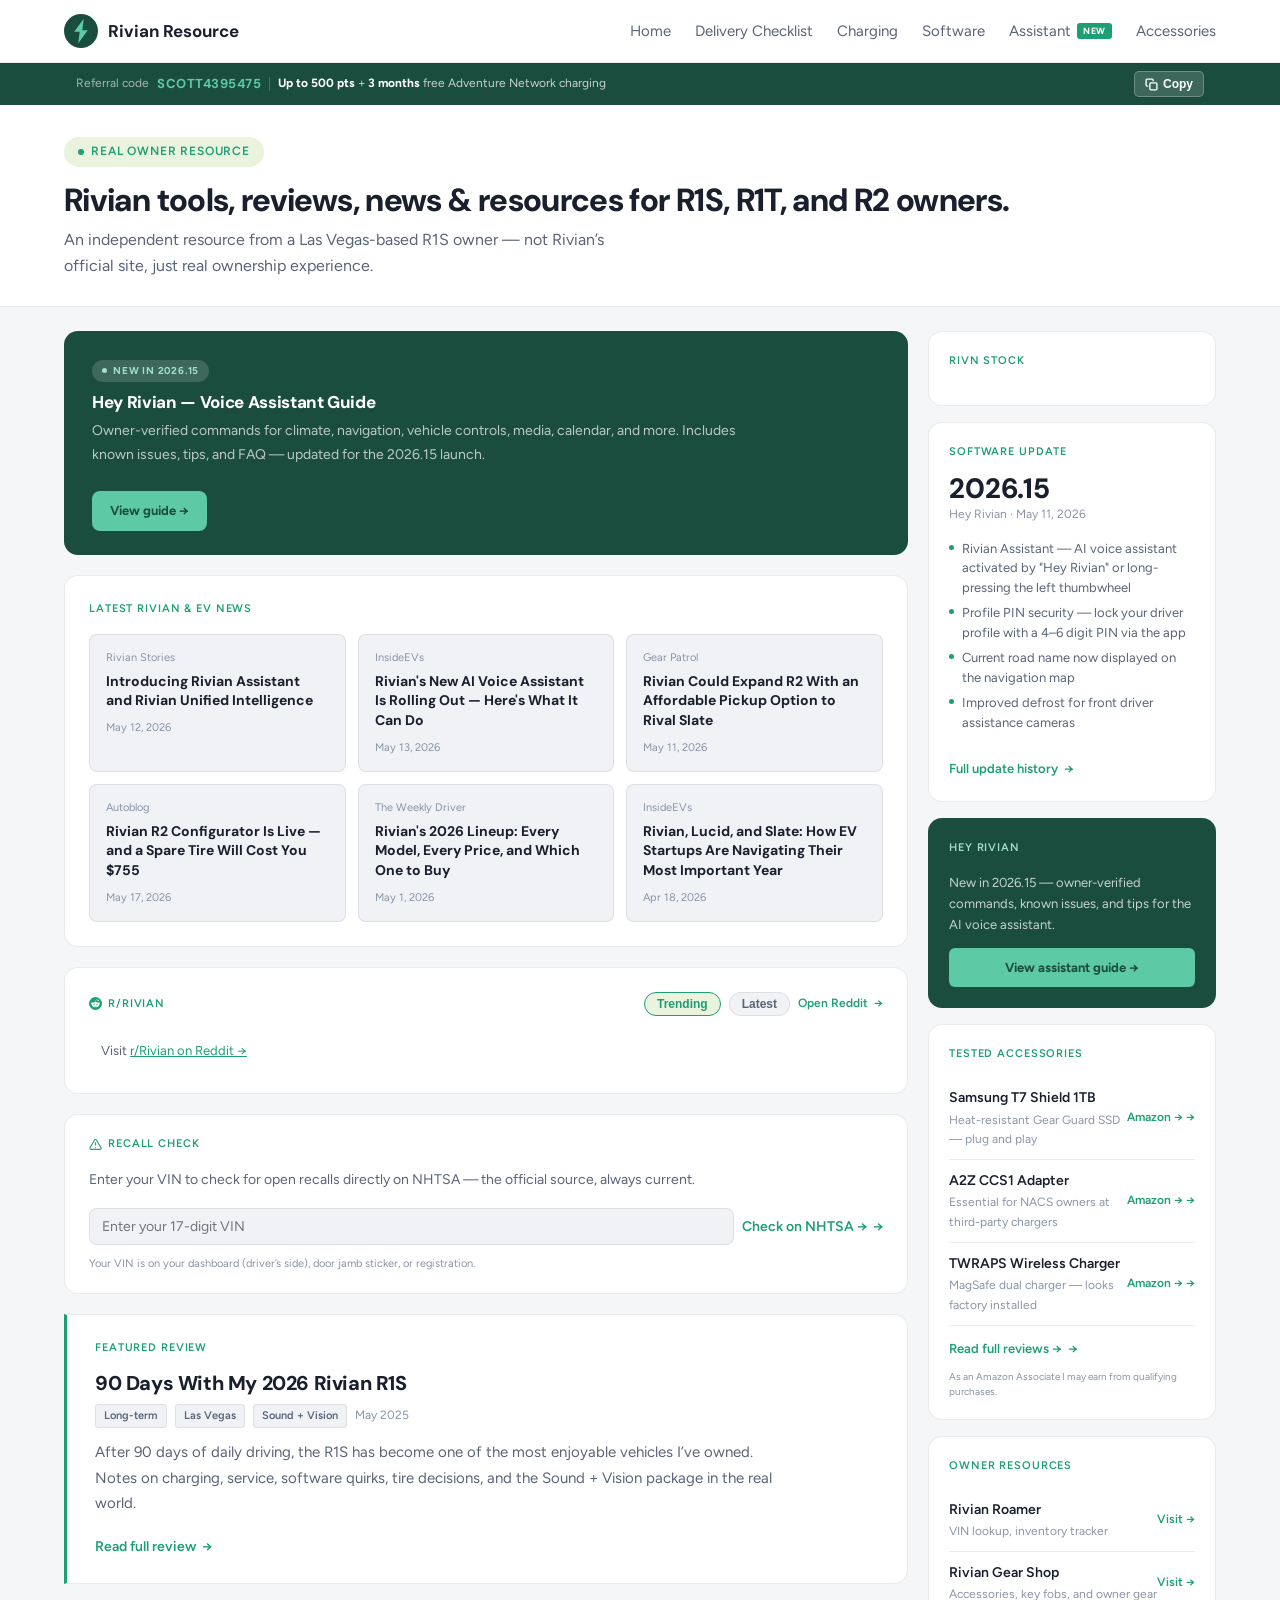
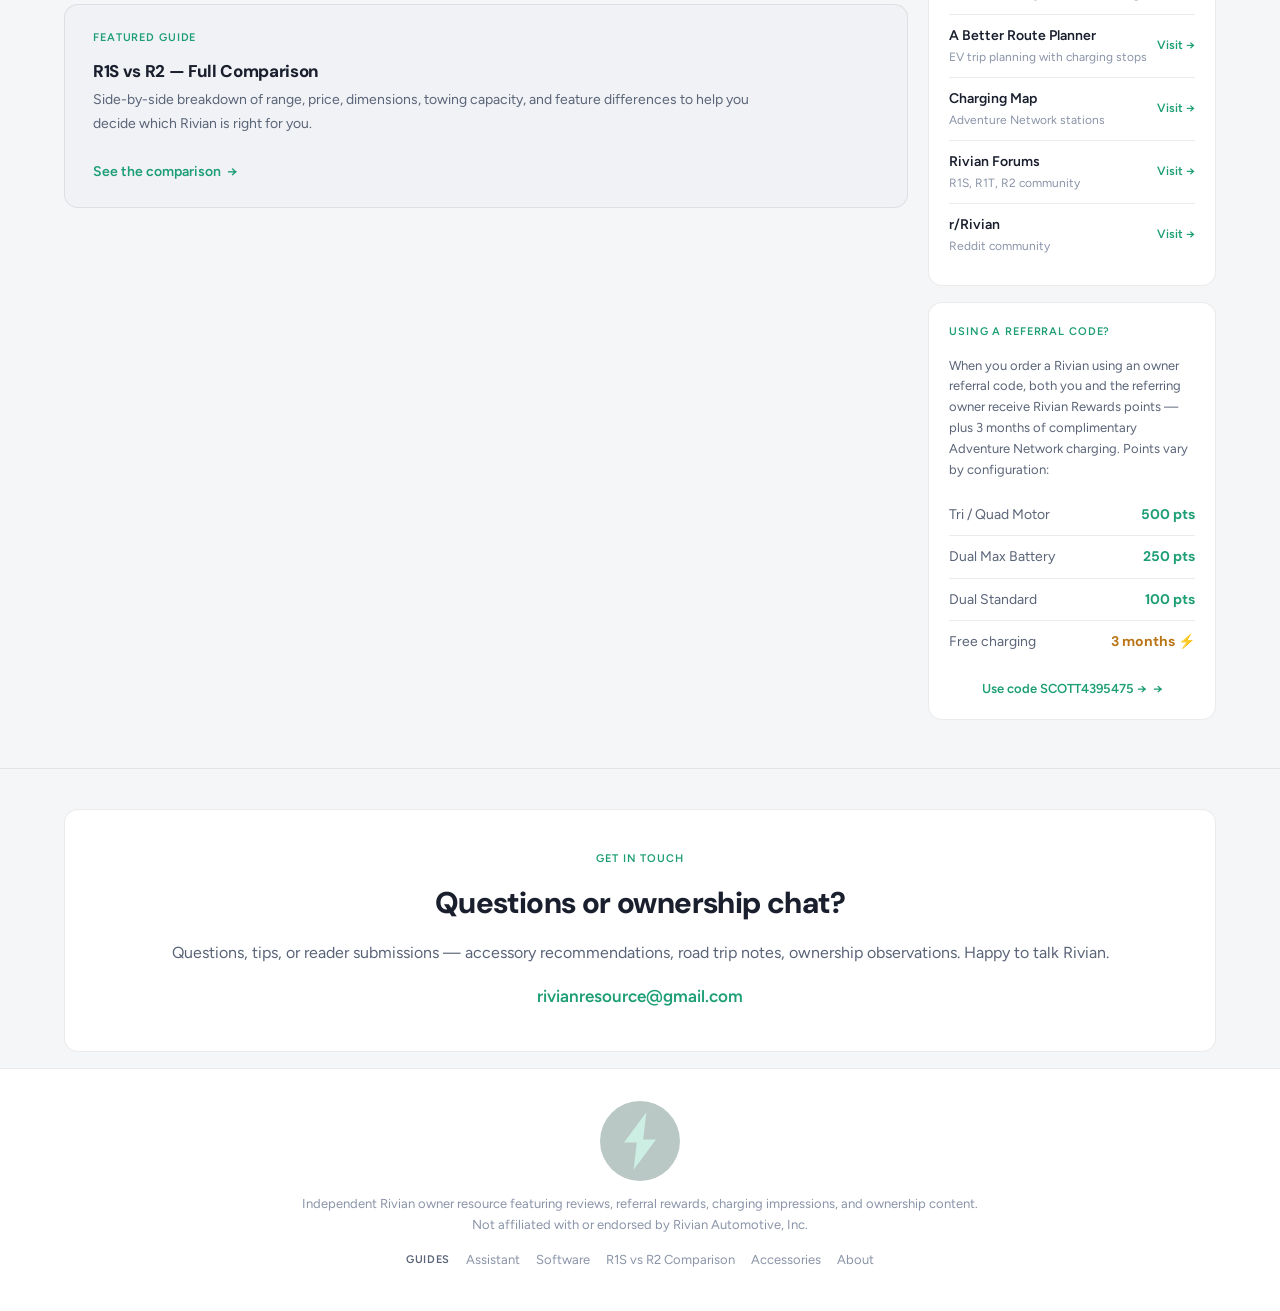
==== commit 8e040a66: "Update index.html" ====
--- a/index.html
+++ b/index.html
@@ -27,6 +27,12 @@
     gtag('js', new Date());
     gtag('config', 'G-SB8DBC8NBQ');
   </script>
+
+  <link rel="icon" type="image/svg+xml" href="/images/logo.svg">
+<link rel="preconnect" href="https://fonts.googleapis.com">
+<link rel="preconnect" href="https://fonts.gstatic.com" crossorigin>
+<link href="https://fonts.googleapis.com/css2?family=DM+Sans:wght@600;700;800&family=Figtree:wght@400;500;600&display=swap" rel="stylesheet">
+<link rel="stylesheet" href="/shared.css">
 
   <!-- Cloudflare Web Analytics -->
   <script defer src="https://static.cloudflareinsights.com/beacon.min.js" data-cf-beacon='{"token": "aabd2c264abb41589ccfd2223c79ae42"}'></script>
--- a/shared.css
+++ b/shared.css
@@ -0,0 +1,372 @@
+/* ─── RIVIAN RESOURCE — SHARED STYLES ─── */
+
+:root {
+  --green: #1D9E75;
+  --green-dark: #1b4d3e;
+  --green-light: #5DCAA5;
+  --green-pale: #EAF3DE;
+  --gold: #BA7517;
+  --bg: #f5f6f8;
+  --bg-card: #ffffff;
+  --bg-secondary: #f0f2f5;
+  --border: rgba(0,0,0,0.08);
+  --border-hover: rgba(0,0,0,0.15);
+  --text: #1a1f2e;
+  --text-muted: #5a6478;
+  --text-dim: #8a94a8;
+  --radius: 14px;
+  --radius-sm: 8px;
+}
+
+*, *::before, *::after { box-sizing: border-box; margin: 0; padding: 0; }
+html { scroll-behavior: smooth; }
+
+body {
+  font-family: 'Figtree', sans-serif;
+  background: var(--bg);
+  color: var(--text);
+  line-height: 1.65;
+  font-size: 16px;
+  overflow-x: hidden;
+}
+
+/* ─── CONTAINER ─── */
+.container {
+  width: 90%;
+  max-width: 1160px;
+  margin: 0 auto;
+}
+
+/* ─── NAVIGATION ─── */
+.top-nav {
+  position: sticky;
+  top: 0;
+  z-index: 1000;
+  backdrop-filter: blur(14px);
+  background: rgba(255,255,255,0.92);
+  border-bottom: 1px solid var(--border);
+}
+
+.nav-inner {
+  display: flex;
+  justify-content: space-between;
+  align-items: center;
+  padding: 14px 0;
+}
+
+.nav-brand {
+  display: flex;
+  align-items: center;
+  gap: 10px;
+  text-decoration: none;
+  color: var(--text);
+  font-family: 'DM Sans', sans-serif;
+  font-weight: 700;
+  font-size: 17px;
+}
+
+.nav-brand img { width: 34px; height: 34px; border-radius: 8px; }
+
+.nav-links { display: flex; gap: 24px; }
+
+.nav-links a {
+  color: var(--text-muted);
+  text-decoration: none;
+  font-size: 15px;
+  transition: color 0.2s ease;
+}
+
+.nav-links a:hover { color: var(--text); }
+.nav-links a.active { color: var(--green); font-weight: 600; }
+
+@media (max-width: 700px) {
+  .nav-inner { flex-direction: column; gap: 14px; }
+}
+
+/* ── REFERRAL STRIP ── */
+.referral-strip { background: var(--green-dark); color: #fff; font-size: 13px; }
+
+.strip-inner {
+  display: flex;
+  align-items: center;
+  gap: 8px;
+  padding: 8px 16px;
+  flex-wrap: nowrap;
+  overflow: hidden;
+}
+
+.strip-label  { color: rgba(255,255,255,.6); white-space: nowrap; font-size: 12px; }
+.strip-code   { font-family: 'DM Sans', sans-serif; font-weight: 700; color: var(--green-light); white-space: nowrap; letter-spacing: .04em; }
+.strip-divider { width: 1px; height: 14px; background: rgba(255,255,255,.2); flex-shrink: 0; }
+.strip-perks  { color: rgba(255,255,255,.75); white-space: nowrap; overflow: hidden; text-overflow: ellipsis; flex: 1; min-width: 0; font-size: 12px; }
+.strip-perks strong { color: #fff; }
+
+.strip-btn {
+  display: flex;
+  align-items: center;
+  gap: 5px;
+  background: rgba(255,255,255,.15);
+  border: 1px solid rgba(255,255,255,.25);
+  color: #fff;
+  font-size: 12px;
+  font-weight: 600;
+  padding: 5px 10px;
+  border-radius: 5px;
+  cursor: pointer;
+  white-space: nowrap;
+  flex-shrink: 0;
+  transition: background .15s;
+}
+.strip-btn:hover { background: rgba(255,255,255,.25); }
+.strip-copied { display: none; font-size: 12px; color: var(--green-light); white-space: nowrap; flex-shrink: 0; }
+
+/* Hide perks text on very small screens — strip stays one line */
+@media (max-width: 480px) {
+  .strip-perks, .strip-divider { display: none; }
+  .strip-inner { gap: 6px; }
+}
+
+/* ─── PAGE HEADER ─── */
+.page-header {
+  background: var(--bg-card);
+  border-bottom: 1px solid var(--border);
+  padding: 36px 0 32px;
+}
+
+.page-eyebrow {
+  display: inline-flex;
+  align-items: center;
+  gap: 7px;
+  background: var(--green-pale);
+  color: var(--green);
+  font-size: 12px;
+  font-weight: 600;
+  letter-spacing: 0.07em;
+  text-transform: uppercase;
+  padding: 5px 14px;
+  border-radius: 999px;
+  margin-bottom: 14px;
+}
+
+.page-title {
+  font-family: 'DM Sans', sans-serif;
+  font-size: clamp(26px, 4vw, 42px);
+  font-weight: 800;
+  color: var(--text);
+  line-height: 1.15;
+  margin-bottom: 10px;
+  letter-spacing: -0.025em;
+}
+
+.page-sub {
+  color: var(--text-muted);
+  font-size: 16px;
+  max-width: 600px;
+  line-height: 1.6;
+}
+
+/* ─── SECTION LABEL ─── */
+.section-label {
+  display: flex;
+  align-items: center;
+  gap: 6px;
+  font-size: 11px;
+  font-weight: 600;
+  color: var(--green);
+  text-transform: uppercase;
+  letter-spacing: 0.08em;
+  margin-bottom: 14px;
+}
+
+/* ─── CARD ─── */
+.card {
+  background: var(--bg-card);
+  border: 1px solid var(--border);
+  border-radius: var(--radius);
+  padding: 24px;
+}
+
+/* ─── LINK BUTTON ─── */
+.link-btn {
+  display: inline-flex;
+  align-items: center;
+  gap: 6px;
+  color: var(--green);
+  font-size: 14px;
+  font-weight: 600;
+  text-decoration: none;
+  border: none;
+  background: none;
+  cursor: pointer;
+  padding: 0;
+  transition: gap 0.2s ease;
+}
+
+.link-btn:hover { gap: 10px; }
+.link-btn::after { content: '→'; }
+
+/* ─── CTA BUTTON ─── */
+.cta-btn {
+  display: inline-flex;
+  align-items: center;
+  justify-content: center;
+  gap: 8px;
+  background: var(--green);
+  color: #fff;
+  border: none;
+  padding: 11px 24px;
+  border-radius: var(--radius-sm);
+  font-family: 'Figtree', sans-serif;
+  font-size: 14px;
+  font-weight: 600;
+  cursor: pointer;
+  text-decoration: none;
+  transition: background 0.2s ease, transform 0.2s ease;
+}
+
+.cta-btn:hover { background: #18b882; transform: translateY(-1px); }
+.cta-btn.full { width: 100%; }
+
+/* ─── TAG ─── */
+.tag {
+  background: var(--bg-secondary);
+  border: 1px solid var(--border);
+  border-radius: 4px;
+  padding: 2px 8px;
+  font-size: 11px;
+  color: var(--text-muted);
+  font-weight: 600;
+}
+
+.tag.green { background: var(--green-pale); color: var(--green); border-color: rgba(29,158,117,0.2); }
+.tag.gold { background: #fef3e2; color: var(--gold); border-color: rgba(186,117,23,0.2); }
+
+/* ─── DIVIDER ─── */
+.divider { border: none; border-top: 1px solid var(--border); margin: 0; }
+
+/* ─── FOOTER ─── */
+footer {
+  padding: 32px 0 40px;
+  text-align: center;
+  color: var(--text-dim);
+  font-size: 13px;
+  line-height: 1.65;
+  border-top: 1px solid var(--border);
+  background: var(--bg-card);
+}
+
+footer img { width: 80px; opacity: 0.3; display: block; margin: 0 auto 12px; }
+
+.footer-guides {
+  margin-top: 14px;
+  display: flex;
+  align-items: center;
+  gap: 16px;
+  flex-wrap: wrap;
+  justify-content: center;
+}
+
+.footer-guides-label {
+  font-weight: 600;
+  color: var(--text-muted);
+  font-size: 11px;
+  text-transform: uppercase;
+  letter-spacing: 0.06em;
+}
+
+.footer-guides a {
+  color: var(--text-dim);
+  text-decoration: none;
+  font-size: 13px;
+  transition: color 0.2s;
+}
+
+.footer-guides a:hover { color: var(--green); }
+
+/* ─── SIDEBAR REFERRAL CARD ─── */
+.sidebar-referral {
+  background: var(--green-dark);
+  border-radius: var(--radius);
+  padding: 22px;
+  color: #fff;
+}
+
+.sidebar-referral-label {
+  font-size: 11px;
+  font-weight: 600;
+  color: #ffffff;
+  text-transform: uppercase;
+  letter-spacing: 0.08em;
+  margin-bottom: 10px;
+}
+
+.sidebar-referral p { color: #ffffff; }
+
+.sidebar-referral-code {
+  font-family: 'DM Sans', sans-serif;
+  font-size: 22px;
+  font-weight: 800;
+  letter-spacing: 0.04em;
+  margin-bottom: 6px;
+}
+
+.sidebar-referral-perks {
+  font-size: 13px;
+  color: #9FE1CB;
+  margin-bottom: 16px;
+  line-height: 1.6;
+}
+
+.sidebar-referral-perks strong { color: #fff; }
+
+.sidebar-referral-btn {
+  display: flex;
+  align-items: center;
+  justify-content: center;
+  gap: 6px;
+  width: 100%;
+  background: var(--green-light);
+  color: #0a2e22;
+  border: none;
+  padding: 10px 0;
+  border-radius: var(--radius-sm);
+  font-family: 'Figtree', sans-serif;
+  font-size: 13px;
+  font-weight: 600;
+  cursor: pointer;
+  transition: background 0.2s ease;
+  text-decoration: none;
+}
+
+.sidebar-referral-btn:hover { background: #7de0bb; }
+
+/* ─── RESOURCE ROWS ─── */
+.resource-row {
+  display: flex;
+  align-items: center;
+  justify-content: space-between;
+  padding: 9px 0;
+  border-bottom: 1px solid var(--border);
+}
+
+.resource-row:last-child { border-bottom: none; }
+.resource-name { font-size: 14px; font-weight: 600; color: var(--text); margin-bottom: 1px; }
+.resource-desc { font-size: 12px; color: var(--text-dim); }
+
+.resource-link {
+  font-size: 12px;
+  color: var(--green);
+  text-decoration: none;
+  font-weight: 600;
+  display: inline-flex;
+  align-items: center;
+  gap: 3px;
+  flex-shrink: 0;
+  transition: gap 0.2s ease;
+}
+
+.resource-link:hover { gap: 6px; }
+.resource-link::after { content: '→'; }
+
+/* ─── SHARED NAV LOAD SCRIPT (inline in each page) ─── */
+/* Usage: include nav-loader.js or inline the fetch call */
